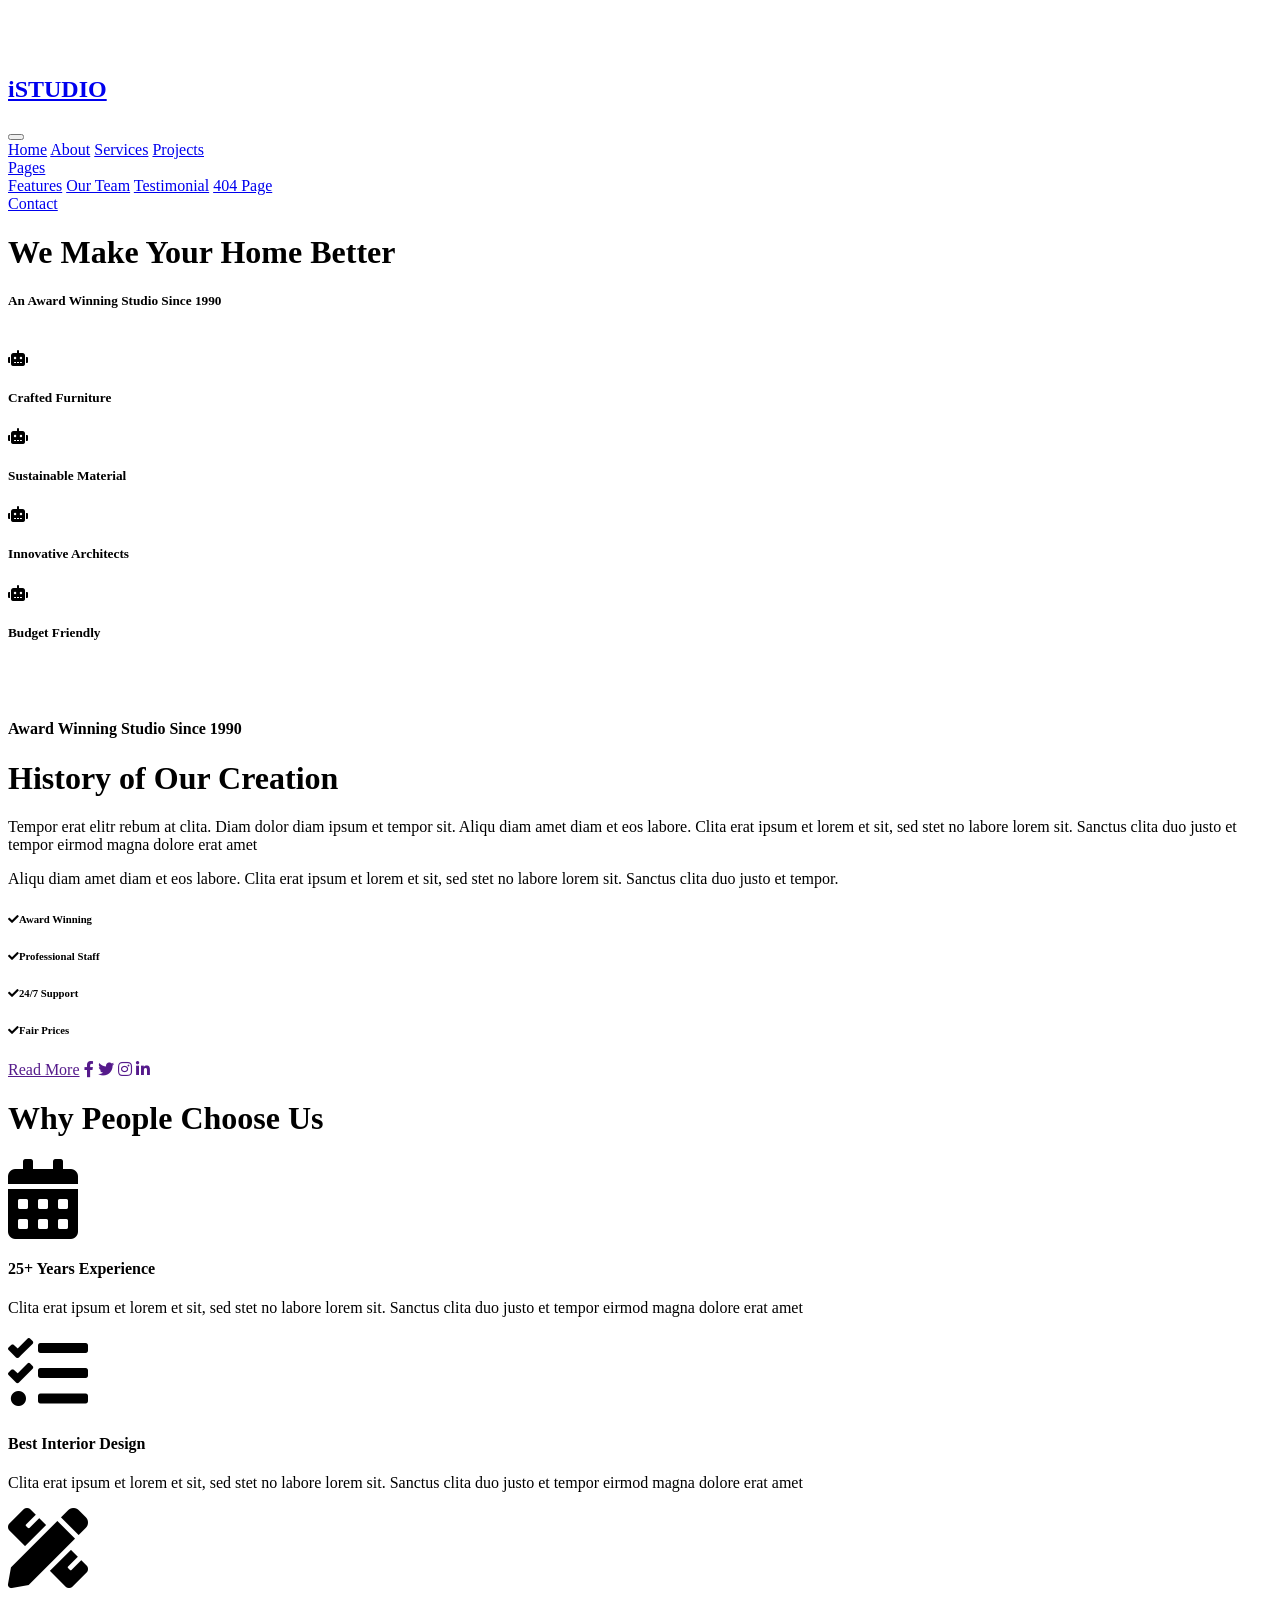
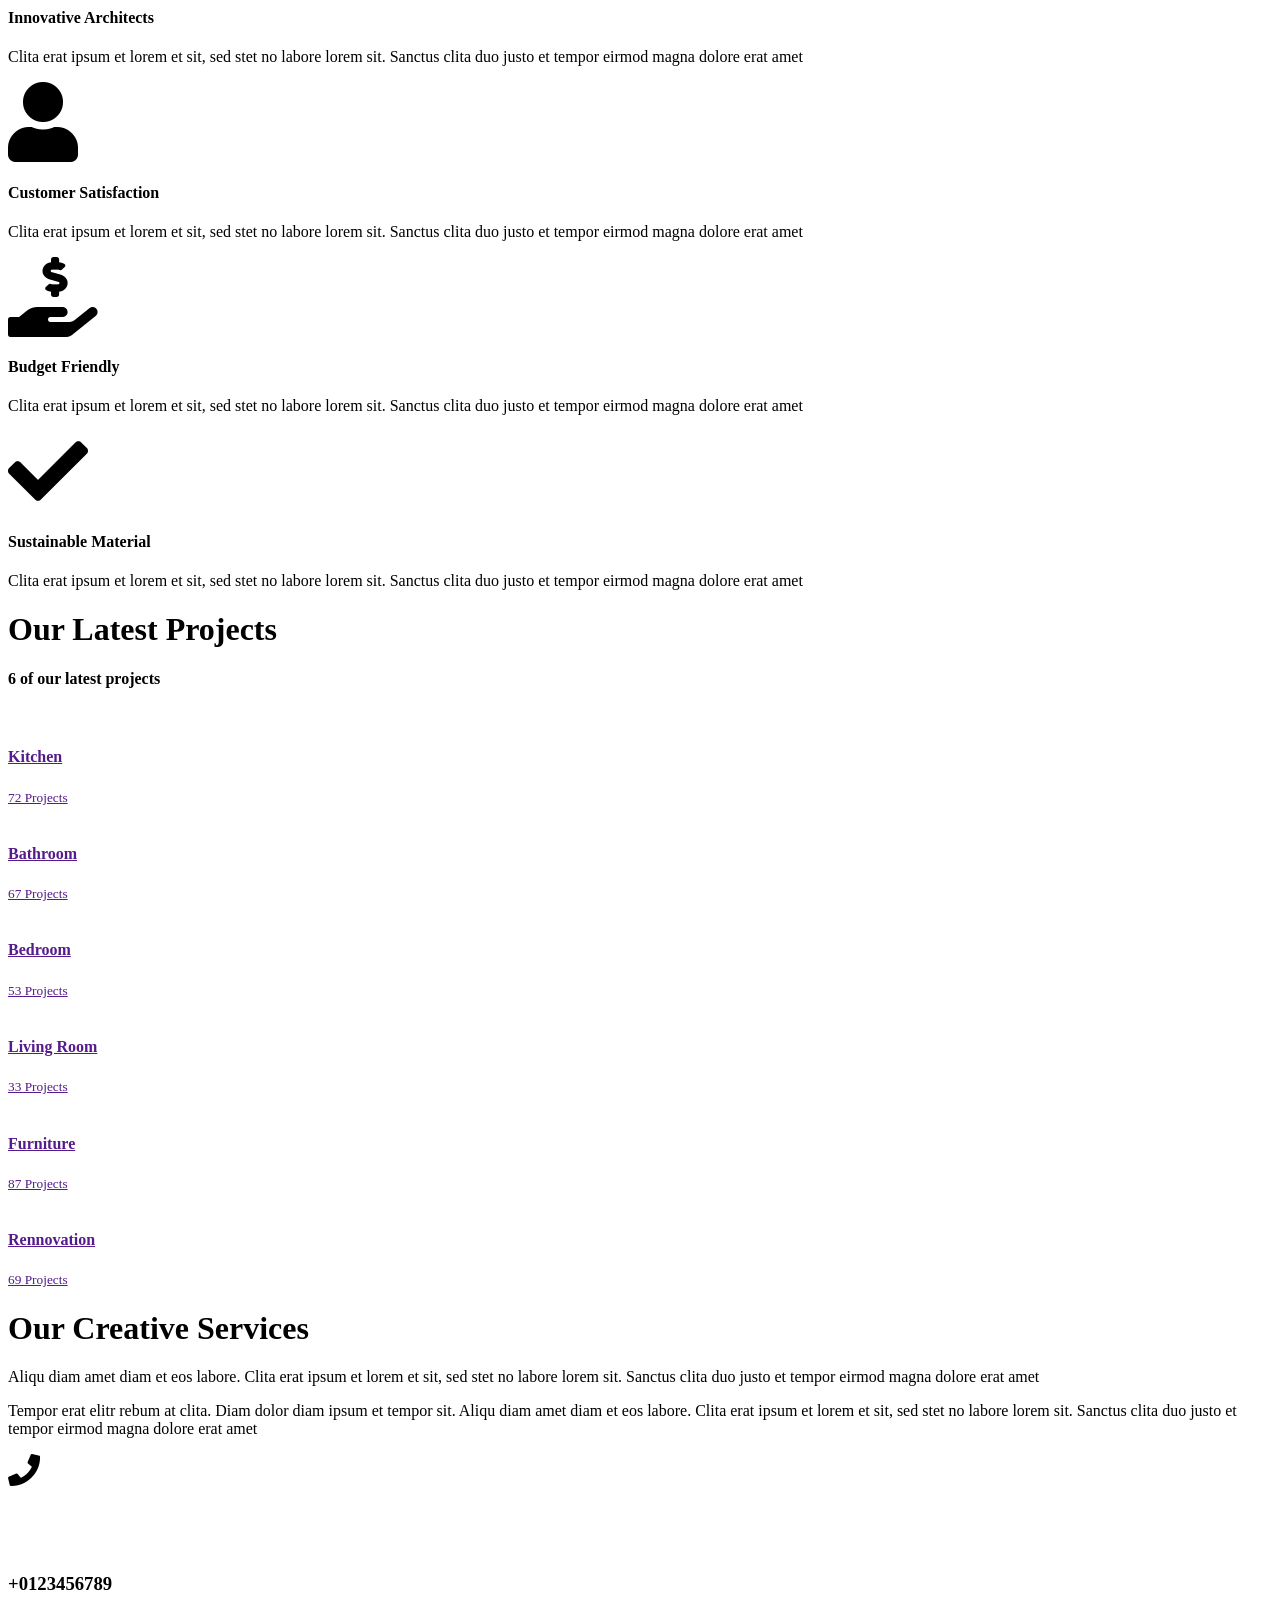
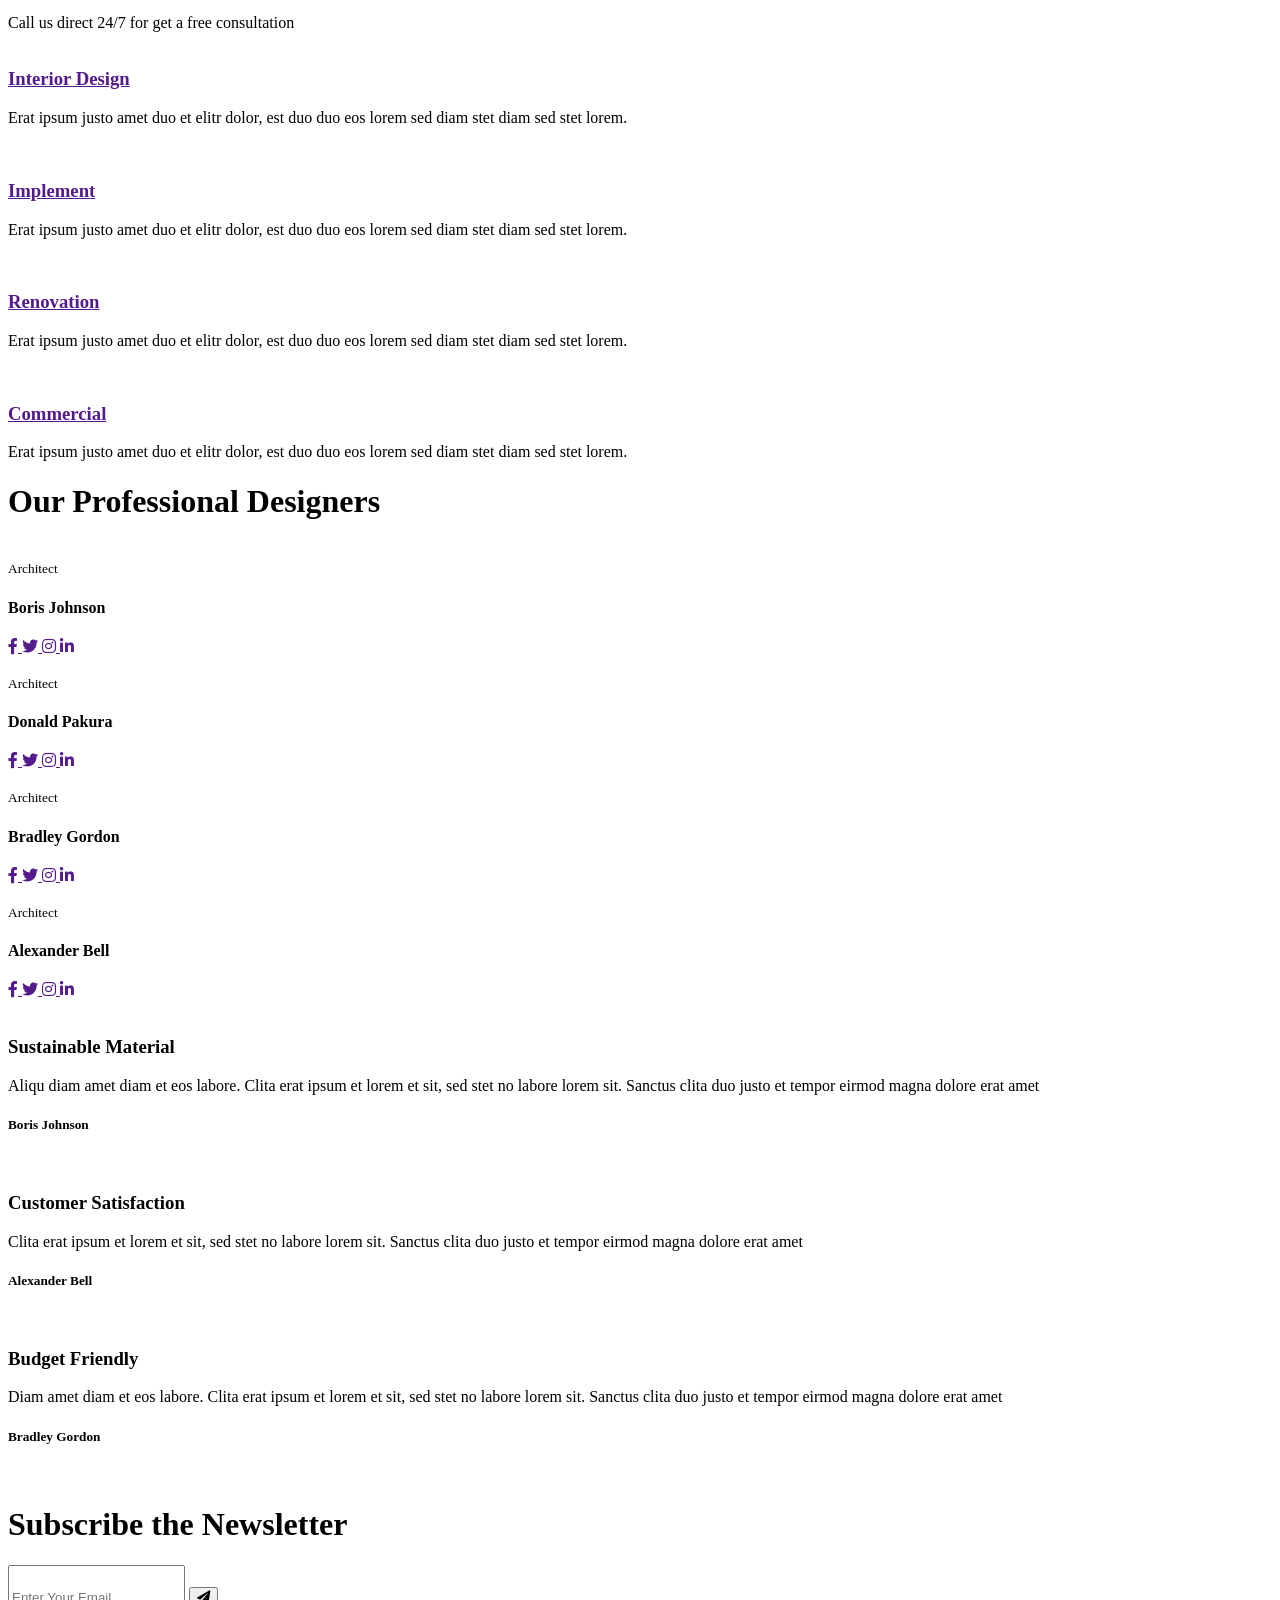
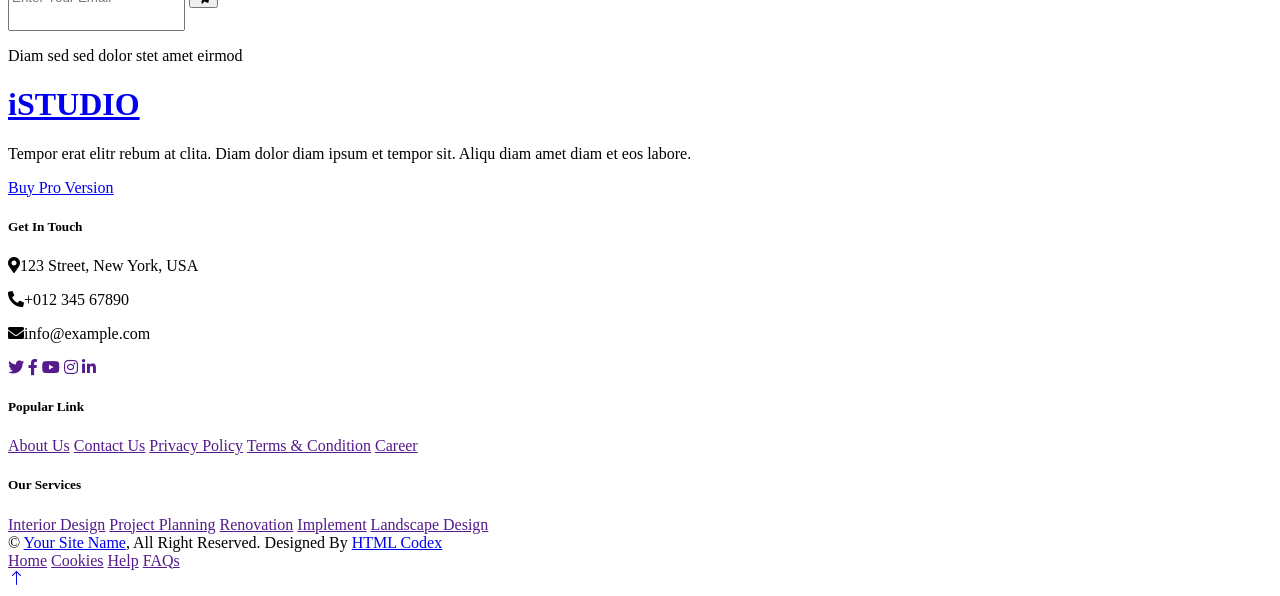
==== index.html @ 29185fa3 "Subiendo plantilla iStudio" ====
<!DOCTYPE html>
<html lang="en">

<head>
    <meta charset="utf-8">
    <title>iSTUDIO - Interior Design Website Template Free</title>
    <meta content="width=device-width, initial-scale=1.0" name="viewport">
    <meta content="" name="keywords">
    <meta content="" name="description">

    <!-- Favicon -->
    <link href="img/favicon.ico" rel="icon">

    <!-- Google Web Fonts -->
    <link rel="preconnect" href="https://fonts.googleapis.com">
    <link rel="preconnect" href="https://fonts.gstatic.com" crossorigin>
    <link href="https://fonts.googleapis.com/css2?family=Open+Sans&family=Space+Grotesk&display=swap" rel="stylesheet">

    <!-- Icon Font Stylesheet -->
    <link href="https://cdnjs.cloudflare.com/ajax/libs/font-awesome/5.10.0/css/all.min.css" rel="stylesheet">
    <link href="https://cdn.jsdelivr.net/npm/bootstrap-icons@1.4.1/font/bootstrap-icons.css" rel="stylesheet">

    <!-- Libraries Stylesheet -->
    <link href="lib/animate/animate.min.css" rel="stylesheet">
    <link href="lib/owlcarousel/assets/owl.carousel.min.css" rel="stylesheet">

    <!-- Customized Bootstrap Stylesheet -->
    <link href="css/bootstrap.min.css" rel="stylesheet">

    <!-- Template Stylesheet -->
    <link href="css/style.css" rel="stylesheet">
</head>

<body>
    <!-- Spinner Start -->
    <div id="spinner"
        class="show bg-white position-fixed translate-middle w-100 vh-100 top-50 start-50 d-flex align-items-center justify-content-center">
        <div class="spinner-grow text-primary" style="width: 3rem; height: 3rem;" role="status">
            <span class="sr-only">Loading...</span>
        </div>
    </div>
    <!-- Spinner End -->


    <!-- Navbar Start -->
    <div class="container-fluid sticky-top">
        <div class="container">
            <nav class="navbar navbar-expand-lg navbar-light border-bottom border-2 border-white">
                <a href="index.html" class="navbar-brand">
                    <h1>iSTUDIO</h1>
                </a>
                <button type="button" class="navbar-toggler ms-auto me-0" data-bs-toggle="collapse"
                    data-bs-target="#navbarCollapse">
                    <span class="navbar-toggler-icon"></span>
                </button>
                <div class="collapse navbar-collapse" id="navbarCollapse">
                    <div class="navbar-nav ms-auto">
                        <a href="index.html" class="nav-item nav-link active">Home</a>
                        <a href="about.html" class="nav-item nav-link">About</a>
                        <a href="service.html" class="nav-item nav-link">Services</a>
                        <a href="project.html" class="nav-item nav-link">Projects</a>
                        <div class="nav-item dropdown">
                            <a href="#" class="nav-link dropdown-toggle" data-bs-toggle="dropdown">Pages</a>
                            <div class="dropdown-menu bg-light mt-2">
                                <a href="feature.html" class="dropdown-item">Features</a>
                                <a href="team.html" class="dropdown-item">Our Team</a>
                                <a href="testimonial.html" class="dropdown-item">Testimonial</a>
                                <a href="404.html" class="dropdown-item">404 Page</a>
                            </div>
                        </div>
                        <a href="contact.html" class="nav-item nav-link">Contact</a>
                    </div>
                </div>
            </nav>
        </div>
    </div>
    <!-- Navbar End -->


    <!-- Hero Start -->
    <div class="container-fluid pb-5 hero-header bg-light mb-5">
        <div class="container py-5">
            <div class="row g-5 align-items-center mb-5">
                <div class="col-lg-6">
                    <h1 class="display-1 mb-4 animated slideInRight">We Make Your <span class="text-primary">Home</span>
                        Better</h1>
                    <h5 class="d-inline-block border border-2 border-white py-3 px-5 mb-0 animated slideInRight">
                        An Award Winning Studio Since 1990</h5>
                </div>
                <div class="col-lg-6">
                    <div class="owl-carousel header-carousel animated fadeIn">
                        <img class="img-fluid" src="img/hero-slider-1.jpg" alt="">
                        <img class="img-fluid" src="img/hero-slider-2.jpg" alt="">
                        <img class="img-fluid" src="img/hero-slider-3.jpg" alt="">
                    </div>
                </div>
            </div>
            <div class="row g-5 animated fadeIn">
                <div class="col-md-6 col-lg-3">
                    <div class="d-flex align-items-center">
                        <div class="flex-shrink-0 btn-square border border-2 border-white me-3">
                            <i class="fa fa-robot text-primary"></i>
                        </div>
                        <h5 class="lh-base mb-0">Crafted Furniture</h5>
                    </div>
                </div>
                <div class="col-md-6 col-lg-3">
                    <div class="d-flex align-items-center">
                        <div class="flex-shrink-0 btn-square border border-2 border-white me-3">
                            <i class="fa fa-robot text-primary"></i>
                        </div>
                        <h5 class="lh-base mb-0">Sustainable Material</h5>
                    </div>
                </div>
                <div class="col-md-6 col-lg-3">
                    <div class="d-flex align-items-center">
                        <div class="flex-shrink-0 btn-square border border-2 border-white me-3">
                            <i class="fa fa-robot text-primary"></i>
                        </div>
                        <h5 class="lh-base mb-0">Innovative Architects</h5>
                    </div>
                </div>
                <div class="col-md-6 col-lg-3">
                    <div class="d-flex align-items-center">
                        <div class="flex-shrink-0 btn-square border border-2 border-white me-3">
                            <i class="fa fa-robot text-primary"></i>
                        </div>
                        <h5 class="lh-base mb-0">Budget Friendly</h5>
                    </div>
                </div>
            </div>
        </div>
    </div>
    <!-- Hero End -->


    <!-- About Start -->
    <div class="container-fluid py-5">
        <div class="container">
            <div class="row g-5">
                <div class="col-lg-6">
                    <div class="row">
                        <div class="col-6 wow fadeIn" data-wow-delay="0.1s">
                            <img class="img-fluid" src="img/about-1.jpg" alt="">
                        </div>
                        <div class="col-6 wow fadeIn" data-wow-delay="0.3s">
                            <img class="img-fluid h-75" src="img/about-2.jpg" alt="">
                            <div class="h-25 d-flex align-items-center text-center bg-primary px-4">
                                <h4 class="text-white lh-base mb-0">Award Winning Studio Since 1990</h4>
                            </div>
                        </div>
                    </div>
                </div>
                <div class="col-lg-6 wow fadeIn" data-wow-delay="0.5s">
                    <h1 class="mb-5"><span class="text-uppercase text-primary bg-light px-2">History</span> of Our
                        Creation</h1>
                    <p class="mb-4">Tempor erat elitr rebum at clita. Diam dolor diam ipsum et tempor sit. Aliqu diam
                        amet diam et eos labore. Clita erat ipsum et lorem et sit, sed stet no labore lorem sit. Sanctus
                        clita duo justo et tempor eirmod magna dolore erat amet</p>
                    <p class="mb-5">Aliqu diam amet diam et eos labore. Clita erat ipsum et lorem et sit, sed stet no
                        labore lorem sit. Sanctus clita duo justo et tempor.</p>
                    <div class="row g-3">
                        <div class="col-sm-6">
                            <h6 class="mb-3"><i class="fa fa-check text-primary me-2"></i>Award Winning</h6>
                            <h6 class="mb-0"><i class="fa fa-check text-primary me-2"></i>Professional Staff</h6>
                        </div>
                        <div class="col-sm-6">
                            <h6 class="mb-3"><i class="fa fa-check text-primary me-2"></i>24/7 Support</h6>
                            <h6 class="mb-0"><i class="fa fa-check text-primary me-2"></i>Fair Prices</h6>
                        </div>
                    </div>
                    <div class="d-flex align-items-center mt-5">
                        <a class="btn btn-primary px-4 me-2" href="">Read More</a>
                        <a class="btn btn-outline-primary btn-square border-2 me-2" href=""><i class="fab fa-facebook-f"></i></a>
                        <a class="btn btn-outline-primary btn-square border-2 me-2" href=""><i class="fab fa-twitter"></i></a>
                        <a class="btn btn-outline-primary btn-square border-2 me-2" href=""><i class="fab fa-instagram"></i></a>
                        <a class="btn btn-outline-primary btn-square border-2" href=""><i class="fab fa-linkedin-in"></i></a>
                    </div>
                </div>
            </div>
        </div>
    </div>
    <!-- About End -->


    <!-- Feature Start -->
    <div class="container-fluid py-5">
        <div class="container">
            <div class="text-center wow fadeIn" data-wow-delay="0.1s">
                <h1 class="mb-5">Why People <span class="text-uppercase text-primary bg-light px-2">Choose Us</span></h1>
            </div>
            <div class="row g-5 align-items-center text-center">
                <div class="col-md-6 col-lg-4 wow fadeIn" data-wow-delay="0.1s">
                    <i class="fa fa-calendar-alt fa-5x text-primary mb-4"></i>
                    <h4>25+ Years Experience</h4>
                    <p class="mb-0">Clita erat ipsum et lorem et sit, sed stet no labore lorem sit. Sanctus clita duo justo et tempor eirmod magna dolore erat amet</p>
                </div>
                <div class="col-md-6 col-lg-4 wow fadeIn" data-wow-delay="0.3s">
                    <i class="fa fa-tasks fa-5x text-primary mb-4"></i>
                    <h4>Best Interior Design</h4>
                    <p class="mb-0">Clita erat ipsum et lorem et sit, sed stet no labore lorem sit. Sanctus clita duo justo et tempor eirmod magna dolore erat amet</p>
                </div>
                <div class="col-md-6 col-lg-4 wow fadeIn" data-wow-delay="0.5s">
                    <i class="fa fa-pencil-ruler fa-5x text-primary mb-4"></i>
                    <h4>Innovative Architects</h4>
                    <p class="mb-0">Clita erat ipsum et lorem et sit, sed stet no labore lorem sit. Sanctus clita duo justo et tempor eirmod magna dolore erat amet</p>
                </div>
                <div class="col-md-6 col-lg-4 wow fadeIn" data-wow-delay="0.1s">
                    <i class="fa fa-user fa-5x text-primary mb-4"></i>
                    <h4>Customer Satisfaction</h4>
                    <p class="mb-0">Clita erat ipsum et lorem et sit, sed stet no labore lorem sit. Sanctus clita duo justo et tempor eirmod magna dolore erat amet</p>
                </div>
                <div class="col-md-6 col-lg-4 wow fadeIn" data-wow-delay="0.3s">
                    <i class="fa fa-hand-holding-usd fa-5x text-primary mb-4"></i>
                    <h4>Budget Friendly</h4>
                    <p class="mb-0">Clita erat ipsum et lorem et sit, sed stet no labore lorem sit. Sanctus clita duo justo et tempor eirmod magna dolore erat amet</p>
                </div>
                <div class="col-md-6 col-lg-4 wow fadeIn" data-wow-delay="0.5s">
                    <i class="fa fa-check fa-5x text-primary mb-4"></i>
                    <h4>Sustainable Material</h4>
                    <p class="mb-0">Clita erat ipsum et lorem et sit, sed stet no labore lorem sit. Sanctus clita duo justo et tempor eirmod magna dolore erat amet</p>
                </div>
            </div>
        </div>
    </div>
    <!-- Feature End -->


    <!-- Project Start -->
    <div class="container-fluid mt-5">
        <div class="container mt-5">
            <div class="row g-0">
                <div class="col-lg-5 wow fadeIn" data-wow-delay="0.1s">
                    <div class="d-flex flex-column justify-content-center bg-primary h-100 p-5">
                        <h1 class="text-white mb-5">Our Latest <span
                                class="text-uppercase text-primary bg-light px-2">Projects</span></h1>
                        <h4 class="text-white mb-0"><span class="display-1">6</span> of our latest projects</h4>
                    </div>
                </div>
                <div class="col-lg-7">
                    <div class="row g-0">
                        <div class="col-md-6 col-lg-4 wow fadeIn" data-wow-delay="0.2s">
                            <div class="project-item position-relative overflow-hidden">
                                <img class="img-fluid w-100" src="img/project-1.jpg" alt="">
                                <a class="project-overlay text-decoration-none" href="">
                                    <h4 class="text-white">Kitchen</h4>
                                    <small class="text-white">72 Projects</small>
                                </a>
                            </div>
                        </div>
                        <div class="col-md-6 col-lg-4 wow fadeIn" data-wow-delay="0.3s">
                            <div class="project-item position-relative overflow-hidden">
                                <img class="img-fluid w-100" src="img/project-2.jpg" alt="">
                                <a class="project-overlay text-decoration-none" href="">
                                    <h4 class="text-white">Bathroom</h4>
                                    <small class="text-white">67 Projects</small>
                                </a>
                            </div>
                        </div>
                        <div class="col-md-6 col-lg-4 wow fadeIn" data-wow-delay="0.4s">
                            <div class="project-item position-relative overflow-hidden">
                                <img class="img-fluid w-100" src="img/project-3.jpg" alt="">
                                <a class="project-overlay text-decoration-none" href="">
                                    <h4 class="text-white">Bedroom</h4>
                                    <small class="text-white">53 Projects</small>
                                </a>
                            </div>
                        </div>
                        <div class="col-md-6 col-lg-4 wow fadeIn" data-wow-delay="0.5s">
                            <div class="project-item position-relative overflow-hidden">
                                <img class="img-fluid w-100" src="img/project-4.jpg" alt="">
                                <a class="project-overlay text-decoration-none" href="">
                                    <h4 class="text-white">Living Room</h4>
                                    <small class="text-white">33 Projects</small>
                                </a>
                            </div>
                        </div>
                        <div class="col-md-6 col-lg-4 wow fadeIn" data-wow-delay="0.6s">
                            <div class="project-item position-relative overflow-hidden">
                                <img class="img-fluid w-100" src="img/project-5.jpg" alt="">
                                <a class="project-overlay text-decoration-none" href="">
                                    <h4 class="text-white">Furniture</h4>
                                    <small class="text-white">87 Projects</small>
                                </a>
                            </div>
                        </div>
                        <div class="col-md-6 col-lg-4 wow fadeIn" data-wow-delay="0.7s">
                            <div class="project-item position-relative overflow-hidden">
                                <img class="img-fluid w-100" src="img/project-6.jpg" alt="">
                                <a class="project-overlay text-decoration-none" href="">
                                    <h4 class="text-white">Rennovation</h4>
                                    <small class="text-white">69 Projects</small>
                                </a>
                            </div>
                        </div>
                    </div>
                </div>
            </div>
        </div>
    </div>
    <!-- Project End -->


    <!-- Service Start -->
    <div class="container-fluid py-5">
        <div class="container py-5">
            <div class="row g-5 align-items-center">
                <div class="col-lg-5 wow fadeIn" data-wow-delay="0.1s">
                    <h1 class="mb-5">Our Creative <span
                            class="text-uppercase text-primary bg-light px-2">Services</span></h1>
                    <p>Aliqu diam
                        amet diam et eos labore. Clita erat ipsum et lorem et sit, sed stet no labore lorem sit. Sanctus
                        clita duo justo et tempor eirmod magna dolore erat amet</p>
                    <p class="mb-5">Tempor erat elitr rebum at clita. Diam dolor diam ipsum et tempor sit. Aliqu diam
                        amet diam et eos labore. Clita erat ipsum et lorem et sit, sed stet no labore lorem sit. Sanctus
                        clita duo justo et tempor eirmod magna dolore erat amet</p>
                    <div class="d-flex align-items-center bg-light">
                        <div class="btn-square flex-shrink-0 bg-primary" style="width: 100px; height: 100px;">
                            <i class="fa fa-phone fa-2x text-white"></i>
                        </div>
                        <div class="px-3">
                            <h3>+0123456789</h3>
                            <span>Call us direct 24/7 for get a free consultation</span>
                        </div>
                    </div>
                </div>
                <div class="col-lg-7">
                    <div class="row g-0">
                        <div class="col-md-6 wow fadeIn" data-wow-delay="0.2s">
                            <div class="service-item h-100 d-flex flex-column justify-content-center bg-primary">
                                <a href="" class="service-img position-relative mb-4">
                                    <img class="img-fluid w-100" src="img/service-1.jpg" alt="">
                                    <h3>Interior Design</h3>
                                </a>
                                <p class="mb-0">Erat ipsum justo amet duo et elitr dolor, est duo duo eos lorem sed diam
                                    stet diam sed stet lorem.</p>
                            </div>
                        </div>
                        <div class="col-md-6 wow fadeIn" data-wow-delay="0.4s">
                            <div class="service-item h-100 d-flex flex-column justify-content-center bg-light">
                                <a href="" class="service-img position-relative mb-4">
                                    <img class="img-fluid w-100" src="img/service-2.jpg" alt="">
                                    <h3>Implement</h3>
                                </a>
                                <p class="mb-0">Erat ipsum justo amet duo et elitr dolor, est duo duo eos lorem sed diam
                                    stet diam sed stet lorem.</p>
                            </div>
                        </div>
                        <div class="col-md-6 wow fadeIn" data-wow-delay="0.6s">
                            <div class="service-item h-100 d-flex flex-column justify-content-center bg-light">
                                <a href="" class="service-img position-relative mb-4">
                                    <img class="img-fluid w-100" src="img/service-3.jpg" alt="">
                                    <h3>Renovation</h3>
                                </a>
                                <p class="mb-0">Erat ipsum justo amet duo et elitr dolor, est duo duo eos lorem sed diam
                                    stet diam sed stet lorem.</p>
                            </div>
                        </div>
                        <div class="col-md-6 wow fadeIn" data-wow-delay="0.8s">
                            <div class="service-item h-100 d-flex flex-column justify-content-center bg-primary">
                                <a href="" class="service-img position-relative mb-4">
                                    <img class="img-fluid w-100" src="img/service-4.jpg" alt="">
                                    <h3>Commercial</h3>
                                </a>
                                <p class="mb-0">Erat ipsum justo amet duo et elitr dolor, est duo duo eos lorem sed diam
                                    stet diam sed stet lorem.</p>
                            </div>
                        </div>
                    </div>
                </div>
            </div>
        </div>
    </div>
    <!-- Service End -->


    <!-- Team Start -->
    <div class="container-fluid bg-light py-5">
        <div class="container py-5">
            <h1 class="mb-5">Our Professional <span class="text-uppercase text-primary bg-light px-2">Designers</span>
            </h1>
            <div class="row g-4">
                <div class="col-md-6 col-lg-3 wow fadeIn" data-wow-delay="0.1s">
                    <div class="team-item position-relative overflow-hidden">
                        <img class="img-fluid w-100" src="img/team-1.jpg" alt="">
                        <div class="team-overlay">
                            <small class="mb-2">Architect</small>
                            <h4 class="lh-base text-light">Boris Johnson</h4>
                            <div class="d-flex justify-content-center">
                                <a class="btn btn-outline-primary btn-sm-square border-2 me-2" href="">
                                    <i class="fab fa-facebook-f"></i>
                                </a>
                                <a class="btn btn-outline-primary btn-sm-square border-2 me-2" href="">
                                    <i class="fab fa-twitter"></i>
                                </a>
                                <a class="btn btn-outline-primary btn-sm-square border-2 me-2" href="">
                                    <i class="fab fa-instagram"></i>
                                </a>
                                <a class="btn btn-outline-primary btn-sm-square border-2 me-2" href="">
                                    <i class="fab fa-linkedin-in"></i>
                                </a>
                            </div>
                        </div>
                    </div>
                </div>
                <div class="col-md-6 col-lg-3 wow fadeIn" data-wow-delay="0.3s">
                    <div class="team-item position-relative overflow-hidden">
                        <img class="img-fluid w-100" src="img/team-2.jpg" alt="">
                        <div class="team-overlay">
                            <small class="mb-2">Architect</small>
                            <h4 class="lh-base text-light">Donald Pakura</h4>
                            <div class="d-flex justify-content-center">
                                <a class="btn btn-outline-primary btn-sm-square border-2 me-2" href="">
                                    <i class="fab fa-facebook-f"></i>
                                </a>
                                <a class="btn btn-outline-primary btn-sm-square border-2 me-2" href="">
                                    <i class="fab fa-twitter"></i>
                                </a>
                                <a class="btn btn-outline-primary btn-sm-square border-2 me-2" href="">
                                    <i class="fab fa-instagram"></i>
                                </a>
                                <a class="btn btn-outline-primary btn-sm-square border-2 me-2" href="">
                                    <i class="fab fa-linkedin-in"></i>
                                </a>
                            </div>
                        </div>
                    </div>
                </div>
                <div class="col-md-6 col-lg-3 wow fadeIn" data-wow-delay="0.5s">
                    <div class="team-item position-relative overflow-hidden">
                        <img class="img-fluid w-100" src="img/team-3.jpg" alt="">
                        <div class="team-overlay">
                            <small class="mb-2">Architect</small>
                            <h4 class="lh-base text-light">Bradley Gordon</h4>
                            <div class="d-flex justify-content-center">
                                <a class="btn btn-outline-primary btn-sm-square border-2 me-2" href="">
                                    <i class="fab fa-facebook-f"></i>
                                </a>
                                <a class="btn btn-outline-primary btn-sm-square border-2 me-2" href="">
                                    <i class="fab fa-twitter"></i>
                                </a>
                                <a class="btn btn-outline-primary btn-sm-square border-2 me-2" href="">
                                    <i class="fab fa-instagram"></i>
                                </a>
                                <a class="btn btn-outline-primary btn-sm-square border-2 me-2" href="">
                                    <i class="fab fa-linkedin-in"></i>
                                </a>
                            </div>
                        </div>
                    </div>
                </div>
                <div class="col-md-6 col-lg-3 wow fadeIn" data-wow-delay="0.7s">
                    <div class="team-item position-relative overflow-hidden">
                        <img class="img-fluid w-100" src="img/team-4.jpg" alt="">
                        <div class="team-overlay">
                            <small class="mb-2">Architect</small>
                            <h4 class="lh-base text-light">Alexander Bell</h4>
                            <div class="d-flex justify-content-center">
                                <a class="btn btn-outline-primary btn-sm-square border-2 me-2" href="">
                                    <i class="fab fa-facebook-f"></i>
                                </a>
                                <a class="btn btn-outline-primary btn-sm-square border-2 me-2" href="">
                                    <i class="fab fa-twitter"></i>
                                </a>
                                <a class="btn btn-outline-primary btn-sm-square border-2 me-2" href="">
                                    <i class="fab fa-instagram"></i>
                                </a>
                                <a class="btn btn-outline-primary btn-sm-square border-2 me-2" href="">
                                    <i class="fab fa-linkedin-in"></i>
                                </a>
                            </div>
                        </div>
                    </div>
                </div>
            </div>
        </div>
    </div>
    <!-- Team End -->


    <!-- Testimonial Start -->
    <div class="container-xxl py-5">
        <div class="container py-5">
            <div class="row justify-content-center">
                <div class="col-md-12 col-lg-9">
                    <div class="owl-carousel testimonial-carousel wow fadeIn" data-wow-delay="0.2s">
                        <div class="testimonial-item">
                            <div class="row g-5 align-items-center">
                                <div class="col-md-6">
                                    <div class="testimonial-img">
                                        <img class="img-fluid" src="img/testimonial-1.jpg" alt="">
                                    </div>
                                </div>
                                <div class="col-md-6">
                                    <div class="testimonial-text pb-5 pb-md-0">
                                        <h3>Sustainable Material</h3>
                                        <p>Aliqu diam amet diam et eos labore. Clita erat ipsum et lorem et sit, sed
                                            stet no labore lorem sit. Sanctus clita duo justo et tempor eirmod magna
                                            dolore erat
                                            amet</p>
                                        <h5 class="mb-0">Boris Johnson</h5>
                                    </div>
                                </div>
                            </div>
                        </div>
                        <div class="testimonial-item">
                            <div class="row g-5 align-items-center">
                                <div class="col-md-6">
                                    <div class="testimonial-img">
                                        <img class="img-fluid" src="img/testimonial-2.jpg" alt="">
                                    </div>
                                </div>
                                <div class="col-md-6">
                                    <div class="testimonial-text pb-5 pb-md-0">
                                        <h3>Customer Satisfaction</h3>
                                        <p>Clita erat ipsum et lorem et sit, sed
                                            stet no labore lorem sit. Sanctus clita duo justo et tempor eirmod magna
                                            dolore erat
                                            amet</p>
                                        <h5 class="mb-0">Alexander Bell</h5>
                                    </div>
                                </div>
                            </div>
                        </div>
                        <div class="testimonial-item">
                            <div class="row g-5 align-items-center">
                                <div class="col-md-6">
                                    <div class="testimonial-img">
                                        <img class="img-fluid" src="img/testimonial-3.jpg" alt="">
                                    </div>
                                </div>
                                <div class="col-md-6">
                                    <div class="testimonial-text pb-5 pb-md-0">
                                        <h3>Budget Friendly</h3>
                                        <p>Diam amet diam et eos labore. Clita erat ipsum et lorem et sit, sed
                                            stet no labore lorem sit. Sanctus clita duo justo et tempor eirmod magna
                                            dolore erat
                                            amet</p>
                                        <h5 class="mb-0">Bradley Gordon</h5>
                                    </div>
                                </div>
                            </div>
                        </div>
                    </div>
                </div>
            </div>
        </div>
    </div>
    <!-- Testimonial End -->


    <!-- Newsletter Start -->
    <div class="container-fluid bg-primary newsletter p-0">
        <div class="container p-0">
            <div class="row g-0 align-items-center">
                <div class="col-md-5 ps-lg-0 text-start wow fadeIn" data-wow-delay="0.2s">
                    <img class="img-fluid w-100" src="img/newsletter.jpg" alt="">
                </div>
                <div class="col-md-7 py-5 newsletter-text wow fadeIn" data-wow-delay="0.5s">
                    <div class="p-5">
                        <h1 class="mb-5">Subscribe the <span class="text-uppercase text-primary bg-white px-2">Newsletter</span></h1>
                        <div class="position-relative w-100 mb-2">
                            <input class="form-control border-0 w-100 ps-4 pe-5" type="text"
                                placeholder="Enter Your Email" style="height: 60px;">
                            <button type="button" class="btn shadow-none position-absolute top-0 end-0 mt-2 me-2"><i
                                    class="fa fa-paper-plane text-primary fs-4"></i></button>
                        </div>
                        <p class="mb-0">Diam sed sed dolor stet amet eirmod</p>
                    </div>
                </div>
            </div>
        </div>
    </div>
    <!-- Newsletter End -->


    <!-- Footer Start -->
    <div class="container-fluid bg-dark text-white-50 footer pt-5">
        <div class="container py-5">
            <div class="row g-5">
                <div class="col-md-6 col-lg-3 wow fadeIn" data-wow-delay="0.1s">
                    <a href="index.html" class="d-inline-block mb-3">
                        <h1 class="text-white">iSTUDIO</h1>
                    </a>
                    <p class="mb-4">Tempor erat elitr rebum at clita. Diam dolor diam ipsum et tempor sit. Aliqu diam amet diam et eos labore.</p>
                    <a class="btn btn-primary border-2 px-4" href="https://htmlcodex.com/downloading/?item=3587">Buy Pro Version</a>
                </div>
                <div class="col-md-6 col-lg-3 wow fadeIn" data-wow-delay="0.3s">
                    <h5 class="text-white mb-4">Get In Touch</h5>
                    <p><i class="fa fa-map-marker-alt me-3"></i>123 Street, New York, USA</p>
                    <p><i class="fa fa-phone-alt me-3"></i>+012 345 67890</p>
                    <p><i class="fa fa-envelope me-3"></i>info@example.com</p>
                    <div class="d-flex pt-2">
                        <a class="btn btn-outline-primary btn-square border-2 me-2" href=""><i class="fab fa-twitter"></i></a>
                        <a class="btn btn-outline-primary btn-square border-2 me-2" href=""><i class="fab fa-facebook-f"></i></a>
                        <a class="btn btn-outline-primary btn-square border-2 me-2" href=""><i class="fab fa-youtube"></i></a>
                        <a class="btn btn-outline-primary btn-square border-2 me-2" href=""><i class="fab fa-instagram"></i></a>
                        <a class="btn btn-outline-primary btn-square border-2 me-2" href=""><i class="fab fa-linkedin-in"></i></a>
                    </div>
                </div>
                <div class="col-md-6 col-lg-3 wow fadeIn" data-wow-delay="0.5s">
                    <h5 class="text-white mb-4">Popular Link</h5>
                    <a class="btn btn-link" href="">About Us</a>
                    <a class="btn btn-link" href="">Contact Us</a>
                    <a class="btn btn-link" href="">Privacy Policy</a>
                    <a class="btn btn-link" href="">Terms & Condition</a>
                    <a class="btn btn-link" href="">Career</a>
                </div>
                <div class="col-md-6 col-lg-3 wow fadeIn" data-wow-delay="0.7s">
                    <h5 class="text-white mb-4">Our Services</h5>
                    <a class="btn btn-link" href="">Interior Design</a>
                    <a class="btn btn-link" href="">Project Planning</a>
                    <a class="btn btn-link" href="">Renovation</a>
                    <a class="btn btn-link" href="">Implement</a>
                    <a class="btn btn-link" href="">Landscape Design</a>
                </div>
            </div>
        </div>
        <div class="container wow fadeIn" data-wow-delay="0.1s">
            <div class="copyright">
                <div class="row">
                    <div class="col-md-6 text-center text-md-start mb-3 mb-md-0">
                        &copy; <a class="border-bottom" href="#">Your Site Name</a>, All Right Reserved.

                        <!--/*** The author’s attribution link must remain intact in the template. ***/-->
                        <!--/*** If you wish to remove this credit link, please purchase the Pro Version . ***/-->
                        Designed By <a class="border-bottom" href="https://htmlcodex.com">HTML Codex</a>
                    </div>
                    <div class="col-md-6 text-center text-md-end">
                        <div class="footer-menu">
                            <a href="">Home</a>
                            <a href="">Cookies</a>
                            <a href="">Help</a>
                            <a href="">FAQs</a>
                        </div>
                    </div>
                </div>
            </div>
        </div>
    </div>
    <!-- Footer End -->


    <!-- Back to Top -->
    <a href="#" class="btn btn-lg btn-primary btn-lg-square back-to-top"><i class="bi bi-arrow-up"></i></a>


    <!-- JavaScript Libraries -->
    <script src="https://ajax.googleapis.com/ajax/libs/jquery/3.6.1/jquery.min.js"></script>
    <script src="https://cdn.jsdelivr.net/npm/bootstrap@5.0.0/dist/js/bootstrap.bundle.min.js"></script>
    <script src="lib/wow/wow.min.js"></script>
    <script src="lib/easing/easing.min.js"></script>
    <script src="lib/waypoints/waypoints.min.js"></script>
    <script src="lib/owlcarousel/owl.carousel.min.js"></script>

    <!-- Template Javascript -->
    <script src="js/main.js"></script>
</body>

</html>
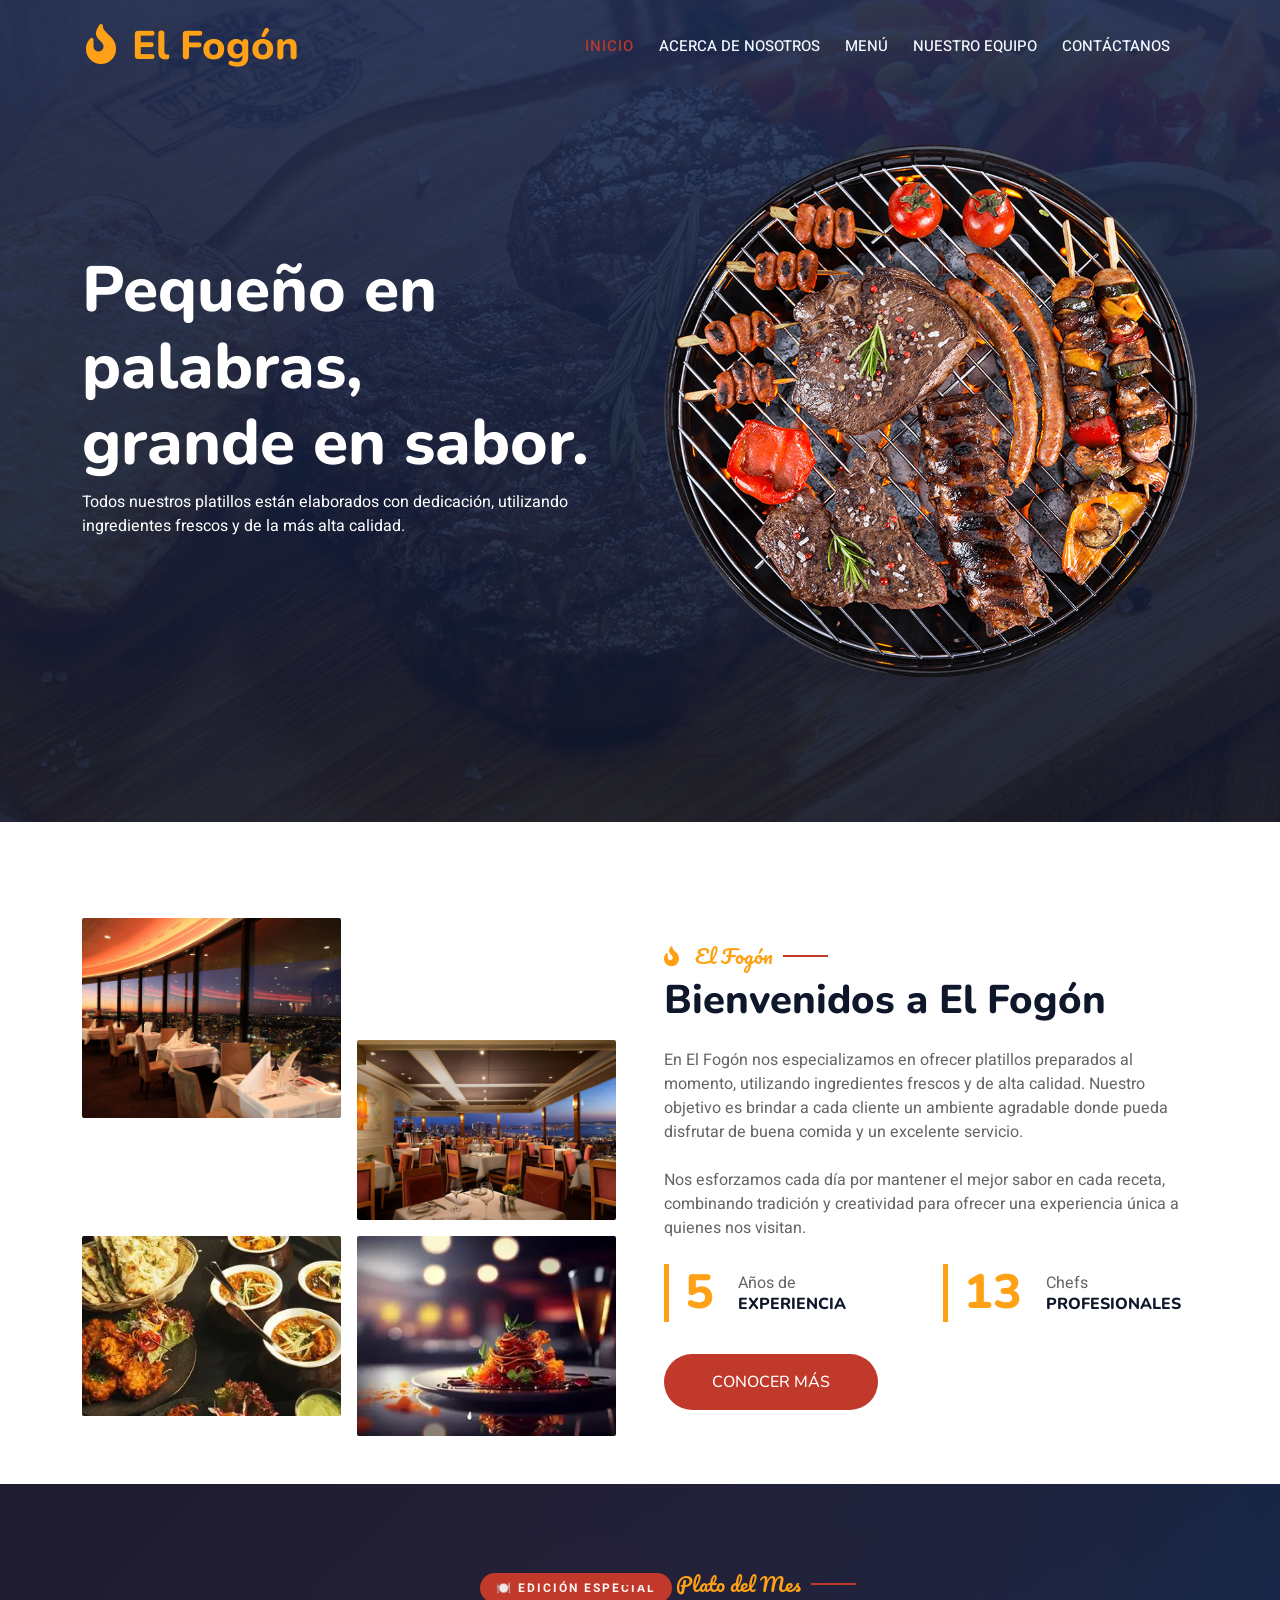
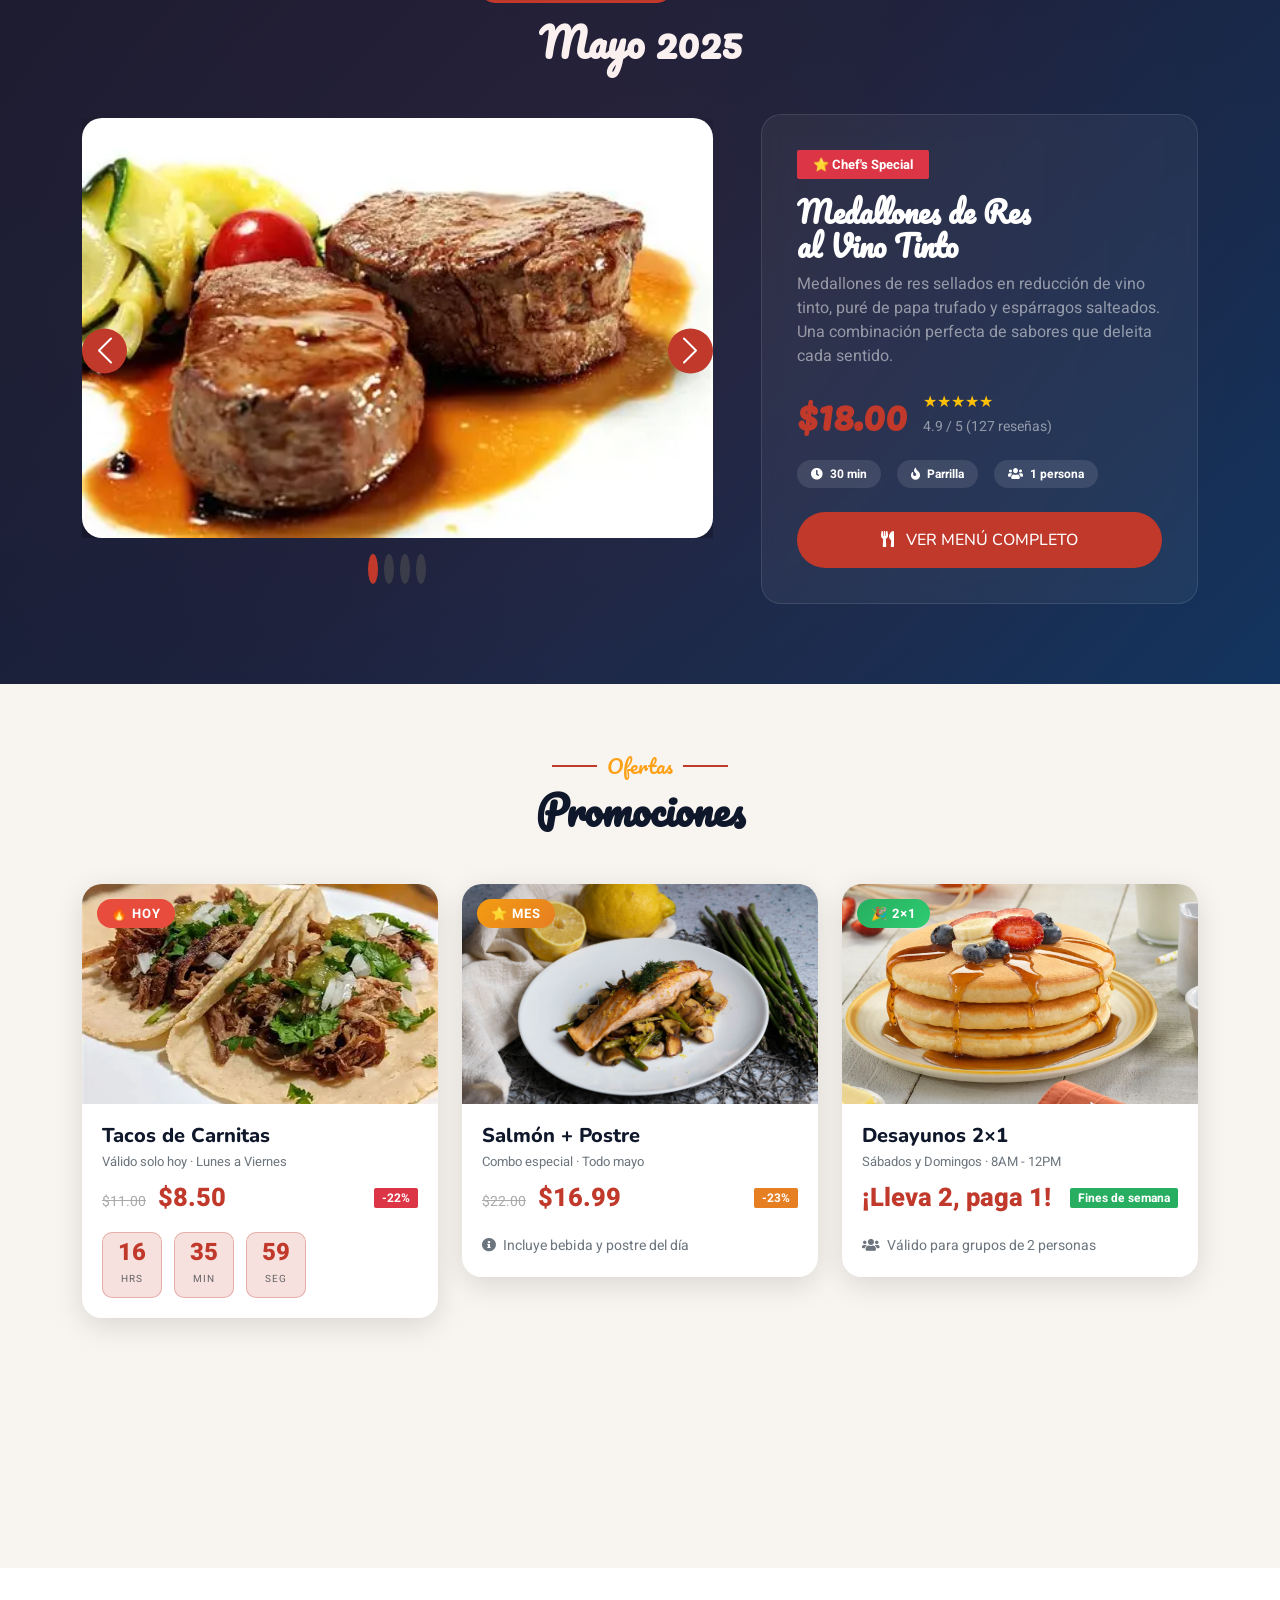
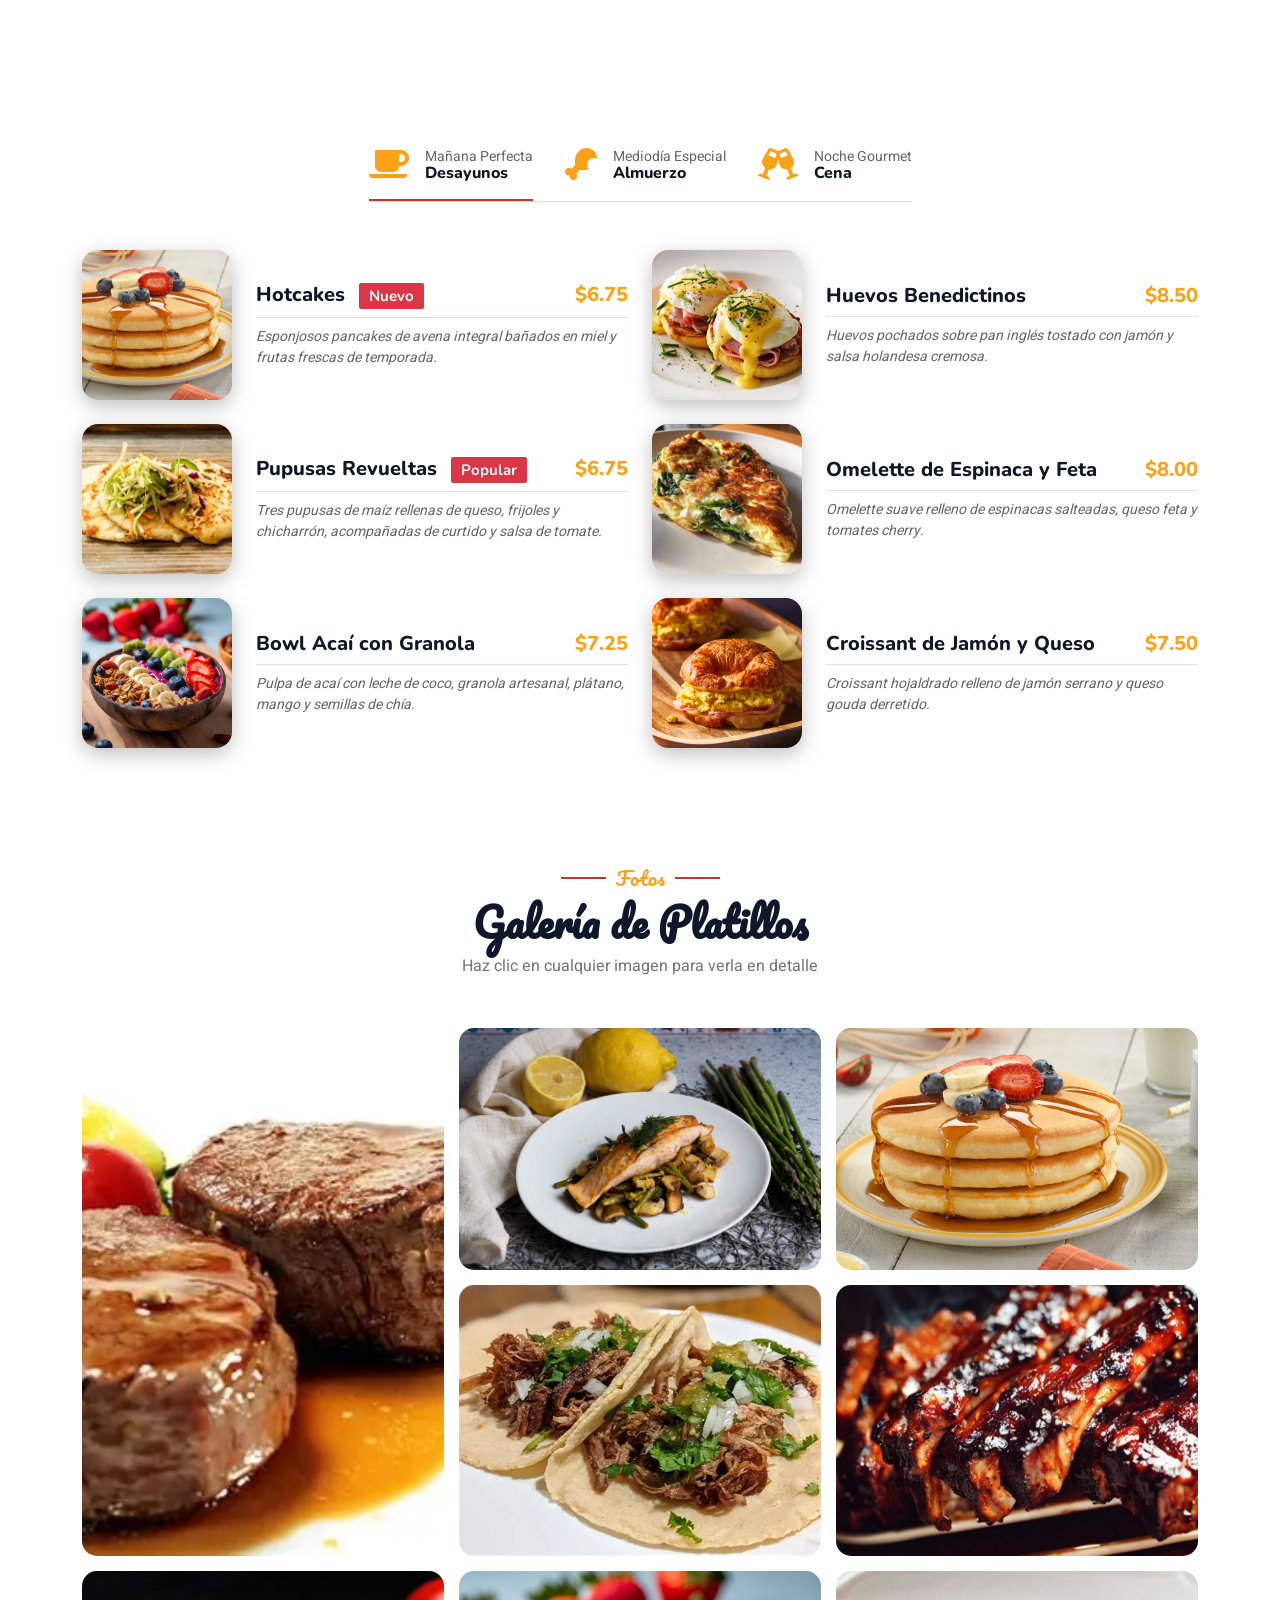
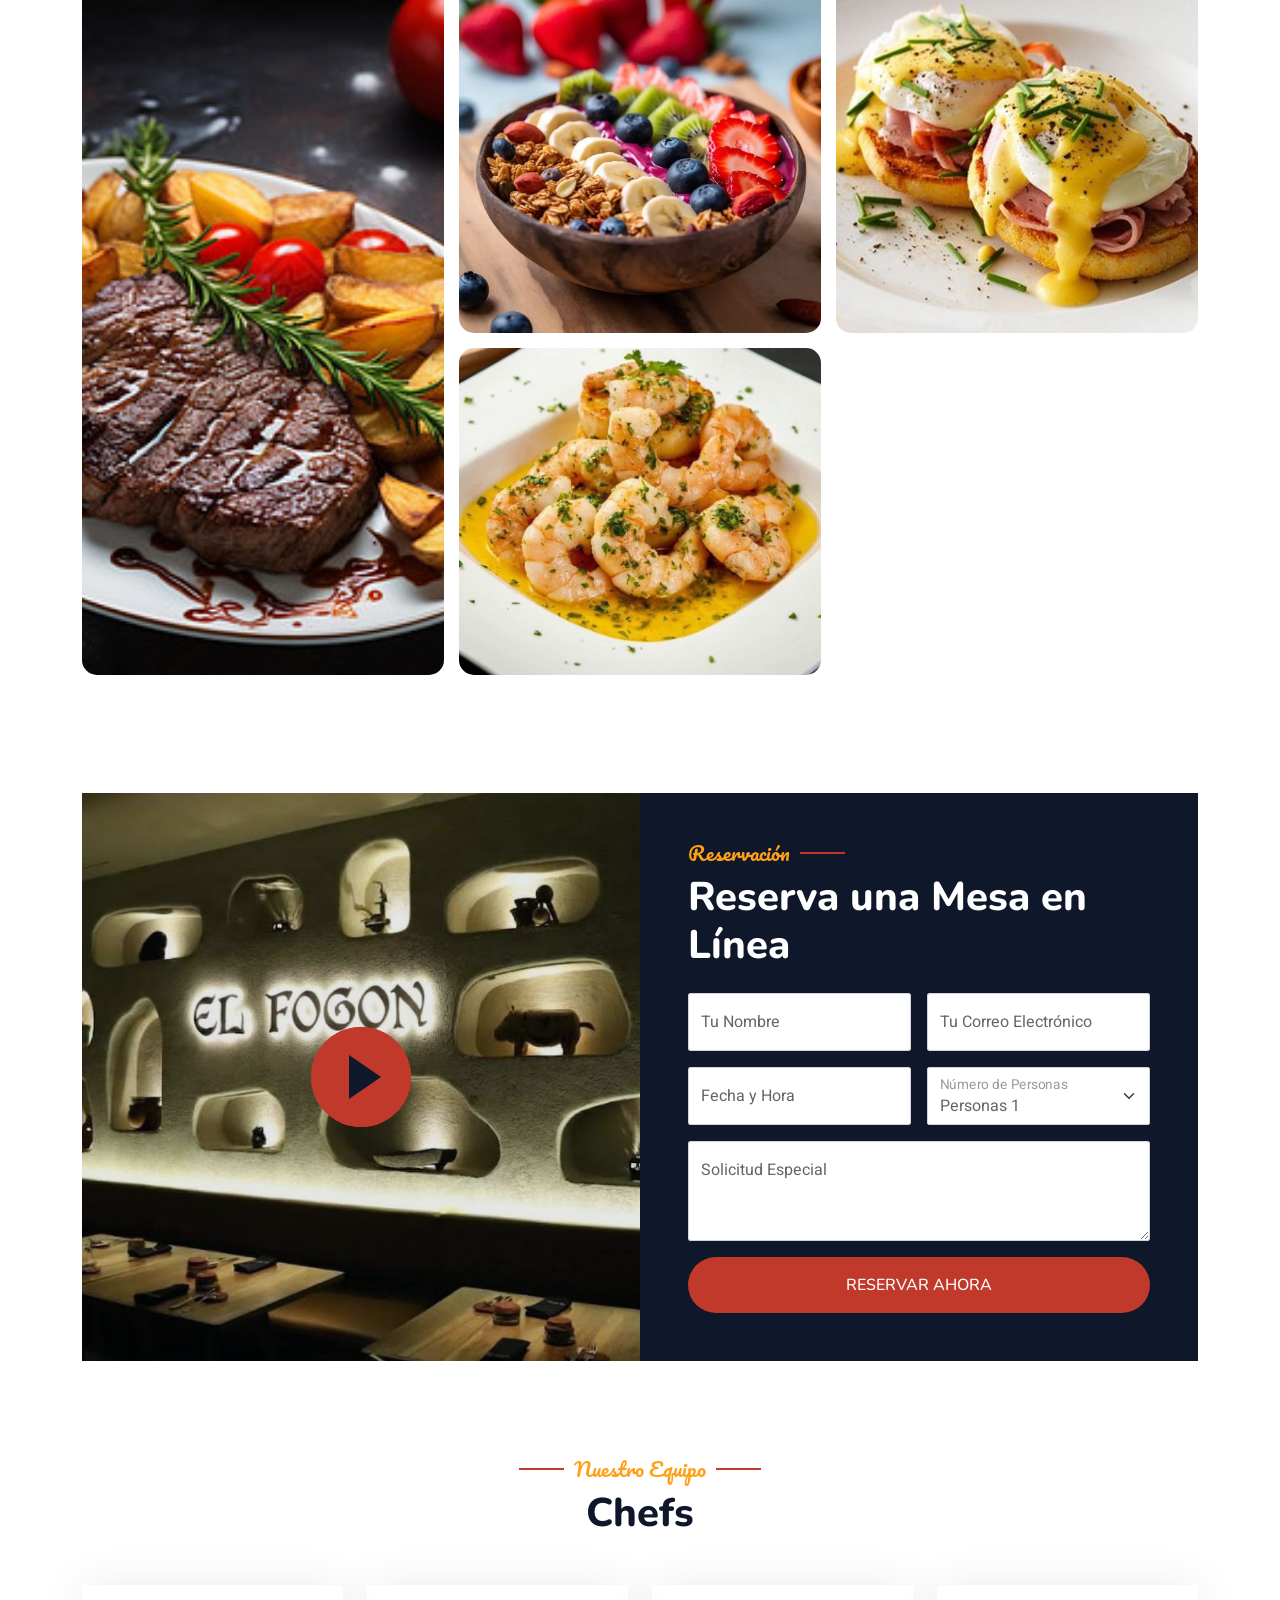
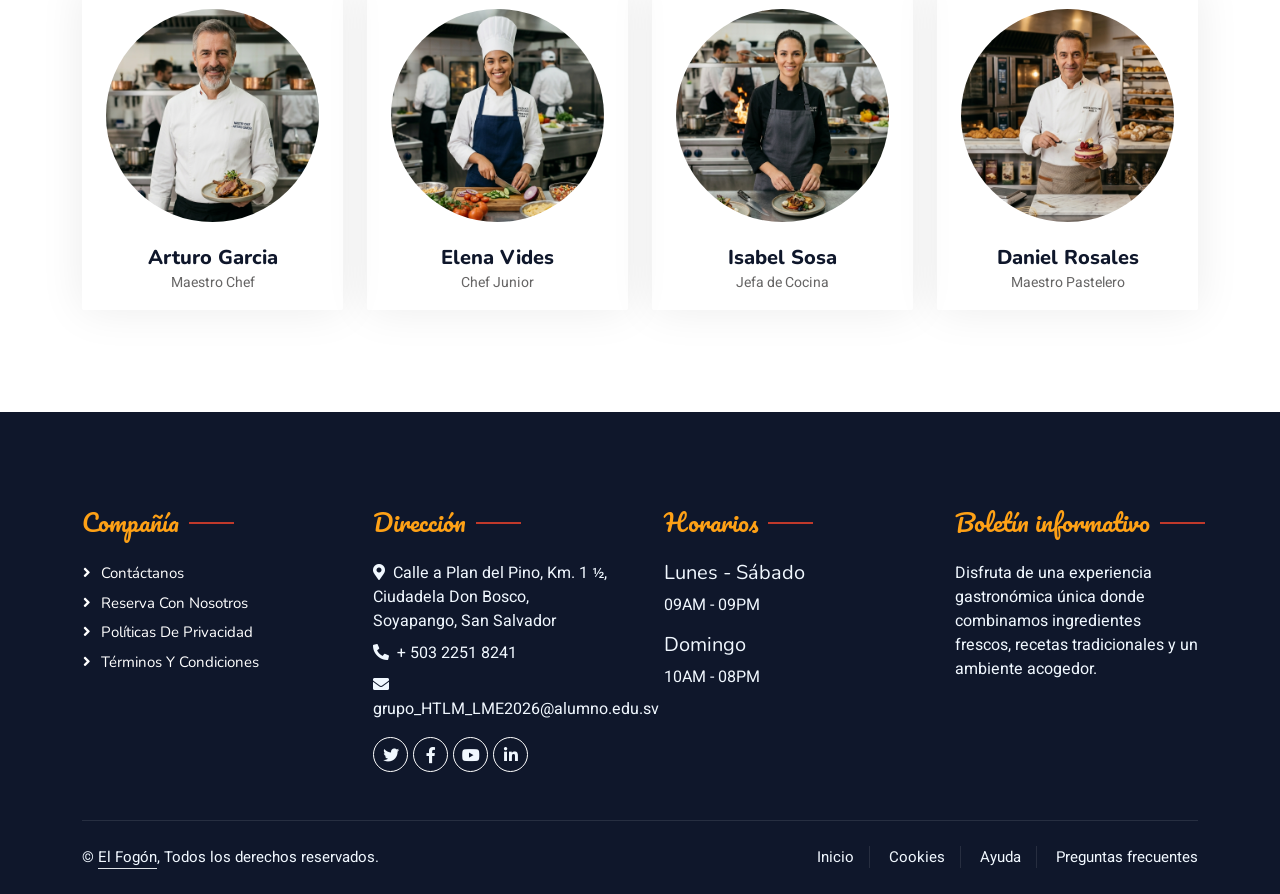
==== commit 3d2cb153: "update" ====
--- a/index.html
+++ b/index.html
@@ -1,660 +1,1304 @@
 <!DOCTYPE html>
-<html lang="en">
+<html lang="es">
 
 <head>
     <meta charset="utf-8">
-    <title>iSTUDIO - Interior Design Website Template Free</title>
+    <title>Restaurante - El Fogón</title>
     <meta content="width=device-width, initial-scale=1.0" name="viewport">
     <meta content="" name="keywords">
     <meta content="" name="description">
 
-    <!-- Favicon -->
-    <link href="img/favicon.ico" rel="icon">
-
-    <!-- Google Web Fonts -->
+    <link rel="icon" type="image/png" href="img/favicon.png">
+
     <link rel="preconnect" href="https://fonts.googleapis.com">
     <link rel="preconnect" href="https://fonts.gstatic.com" crossorigin>
-    <link href="https://fonts.googleapis.com/css2?family=Open+Sans&family=Space+Grotesk&display=swap" rel="stylesheet">
-
-    <!-- Icon Font Stylesheet -->
+    <link href="https://fonts.googleapis.com/css2?family=Heebo:wght@400;500;600&family=Nunito:wght@600;700;800&family=Pacifico&display=swap" rel="stylesheet">
+
     <link href="https://cdnjs.cloudflare.com/ajax/libs/font-awesome/5.10.0/css/all.min.css" rel="stylesheet">
     <link href="https://cdn.jsdelivr.net/npm/bootstrap-icons@1.4.1/font/bootstrap-icons.css" rel="stylesheet">
 
-    <!-- Libraries Stylesheet -->
     <link href="lib/animate/animate.min.css" rel="stylesheet">
-    <link href="lib/owlcarousel/assets/owl.carousel.min.css" rel="stylesheet">
-
-    <!-- Customized Bootstrap Stylesheet -->
+    <link href="lib/tempusdominus/css/tempusdominus-bootstrap-4.min.css" rel="stylesheet" />
+
     <link href="css/bootstrap.min.css" rel="stylesheet">
-
-    <!-- Template Stylesheet -->
     <link href="css/style.css" rel="stylesheet">
+
+    <style>
+        /* =============================================
+           MEJORAS GENERALES - IMÁGENES CON ZOOM
+        ============================================= */
+
+        /* Zoom en imágenes del menú */
+        .menu-img-wrap {
+            width: 150px;
+            height: 150px;
+            flex-shrink: 0;
+            overflow: hidden;
+            border-radius: 16px;
+            box-shadow: 0 6px 20px rgba(0,0,0,0.25);
+            cursor: pointer;
+        }
+
+        .menu-img-wrap img {
+            width: 100%;
+            height: 100%;
+            object-fit: cover;
+            transition: transform 0.5s cubic-bezier(0.25, 0.46, 0.45, 0.94);
+        }
+
+        .menu-img-wrap:hover img {
+            transform: scale(1.25);
+        }
+
+        .menu-img-wrap:not(:hover) img {
+            transform: scale(1);
+        }
+
+        /* =============================================
+           SECCIÓN: PLATO DEL MES
+        ============================================= */
+        .plato-del-mes {
+            background: linear-gradient(135deg, #1a1a2e 0%, #16213e 50%, #0f3460 100%);
+            padding: 80px 0;
+            position: relative;
+            overflow: hidden;
+        }
+
+        .plato-del-mes::before {
+            content: '';
+            position: absolute;
+            top: -50%;
+            left: -50%;
+            width: 200%;
+            height: 200%;
+            background: radial-gradient(circle, rgba(192,57,43,0.1) 0%, transparent 60%);
+            pointer-events: none;
+        }
+
+        .plato-badge {
+            display: inline-block;
+            background: var(--primary, #c0392b);
+            color: white;
+            font-size: 12px;
+            font-weight: 700;
+            text-transform: uppercase;
+            letter-spacing: 2px;
+            padding: 6px 16px;
+            border-radius: 30px;
+            margin-bottom: 15px;
+        }
+
+        /* Carrusel del plato del mes */
+        .plato-carousel .carousel-item img {
+            height: 420px;
+            object-fit: cover;
+            border-radius: 20px;
+            transition: transform 0.4s ease;
+            box-shadow: 0 20px 50px rgba(0,0,0,0.5);
+        }
+
+        .plato-carousel .carousel-item img:hover {
+            transform: scale(1.03);
+        }
+
+        .plato-carousel .carousel-control-prev,
+        .plato-carousel .carousel-control-next {
+            width: 45px;
+            height: 45px;
+            background: var(--primary, #c0392b);
+            border-radius: 50%;
+            top: 50%;
+            transform: translateY(-50%);
+            opacity: 1;
+        }
+
+        .plato-info-card {
+            background: rgba(255,255,255,0.05);
+            border: 1px solid rgba(255,255,255,0.1);
+            border-radius: 20px;
+            padding: 35px;
+            backdrop-filter: blur(10px);
+        }
+
+        .plato-precio {
+            font-size: 2.5rem;
+            font-weight: 800;
+            color: var(--primary, #c0392b);
+            font-family: 'Pacifico', cursive;
+        }
+
+        /* =============================================
+           SECCIÓN: PROMOCIONES
+        ============================================= */
+        .promociones-section {
+            padding: 70px 0;
+            background: #f8f4f0;
+        }
+
+        .promo-card {
+            border-radius: 20px;
+            overflow: hidden;
+            box-shadow: 0 8px 30px rgba(0,0,0,0.12);
+            transition: transform 0.3s ease, box-shadow 0.3s ease;
+            position: relative;
+        }
+
+        .promo-card:hover {
+            transform: translateY(-8px);
+            box-shadow: 0 20px 50px rgba(0,0,0,0.2);
+        }
+
+        .promo-card-img {
+            width: 100%;
+            height: 220px;
+            object-fit: cover;
+            transition: transform 0.5s ease;
+        }
+
+        .promo-card:hover .promo-card-img {
+            transform: scale(1.08);
+        }
+
+        .promo-card-img-wrap {
+            overflow: hidden;
+            height: 220px;
+        }
+
+        .promo-tag {
+            position: absolute;
+            top: 15px;
+            left: 15px;
+            z-index: 2;
+            background: #e74c3c;
+            color: white;
+            font-weight: 700;
+            font-size: 13px;
+            padding: 5px 14px;
+            border-radius: 20px;
+            text-transform: uppercase;
+            letter-spacing: 1px;
+        }
+
+        .promo-tag.gold {
+            background: linear-gradient(135deg, #f39c12, #e67e22);
+        }
+
+        .promo-tag.green {
+            background: linear-gradient(135deg, #27ae60, #2ecc71);
+        }
+
+        .promo-body {
+            padding: 20px;
+            background: white;
+        }
+
+        .promo-precio-antes {
+            text-decoration: line-through;
+            color: #aaa;
+            font-size: 14px;
+        }
+
+        .promo-precio-ahora {
+            font-size: 1.6rem;
+            font-weight: 800;
+            color: #c0392b;
+        }
+
+        /* =============================================
+           GALERÍA DE COMIDA
+        ============================================= */
+        .galeria-comida {
+            padding: 70px 0;
+            background: #fff;
+        }
+
+        .galeria-grid {
+            display: grid;
+            grid-template-columns: repeat(3, 1fr);
+            grid-template-rows: auto;
+            gap: 15px;
+        }
+
+        .galeria-item {
+            overflow: hidden;
+            border-radius: 15px;
+            cursor: pointer;
+            position: relative;
+        }
+
+        .galeria-item.big {
+            grid-row: span 2;
+        }
+
+        .galeria-item img {
+            width: 100%;
+            height: 100%;
+            object-fit: cover;
+            transition: transform 0.5s ease;
+            display: block;
+            min-height: 200px;
+        }
+
+        .galeria-item:hover img {
+            transform: scale(1.12);
+        }
+
+        .galeria-item .overlay {
+            position: absolute;
+            inset: 0;
+            background: rgba(192,57,43,0);
+            transition: background 0.3s ease;
+            display: flex;
+            align-items: center;
+            justify-content: center;
+        }
+
+        .galeria-item:hover .overlay {
+            background: rgba(192,57,43,0.35);
+        }
+
+        .galeria-item .overlay i {
+            color: white;
+            font-size: 2rem;
+            opacity: 0;
+            transform: scale(0.5);
+            transition: all 0.3s ease;
+        }
+
+        .galeria-item:hover .overlay i {
+            opacity: 1;
+            transform: scale(1);
+        }
+
+        /* Modal lightbox */
+        #lightboxModal .modal-content {
+            background: rgba(0,0,0,0.92);
+            border: none;
+            border-radius: 15px;
+        }
+
+        #lightboxModal .modal-body {
+            padding: 10px;
+            text-align: center;
+        }
+
+        #lightboxModal img {
+            max-height: 80vh;
+            max-width: 100%;
+            border-radius: 10px;
+            object-fit: contain;
+        }
+
+        #lightboxModal .btn-close {
+            filter: invert(1);
+            position: absolute;
+            top: 10px;
+            right: 10px;
+            z-index: 10;
+        }
+
+        /* =============================================
+           MEJORAS SECCIÓN ABOUT (preview en index)
+        ============================================= */
+        .about-img-zoom {
+            overflow: hidden;
+            border-radius: 12px;
+        }
+
+        .about-img-zoom img {
+            width: 100%;
+            height: 100%;
+            object-fit: cover;
+            transition: transform 0.5s ease;
+        }
+
+        .about-img-zoom:hover img {
+            transform: scale(1.08);
+        }
+
+        /* =============================================
+           TIMER COUNTDOWN PROMO
+        ============================================= */
+        .countdown-wrap {
+            display: flex;
+            gap: 12px;
+            margin-top: 15px;
+        }
+
+        .countdown-box {
+            background: rgba(192,57,43,0.15);
+            border: 1px solid rgba(192,57,43,0.3);
+            border-radius: 10px;
+            padding: 8px 14px;
+            text-align: center;
+            min-width: 60px;
+        }
+
+        .countdown-box .num {
+            font-size: 1.5rem;
+            font-weight: 800;
+            color: #c0392b;
+            display: block;
+            line-height: 1;
+        }
+
+        .countdown-box .lbl {
+            font-size: 10px;
+            text-transform: uppercase;
+            color: #666;
+            letter-spacing: 1px;
+        }
+
+        /* =============================================
+           RESPONSIVE
+        ============================================= */
+        @media (max-width: 768px) {
+            .galeria-grid {
+                grid-template-columns: repeat(2, 1fr);
+            }
+            .galeria-item.big {
+                grid-row: span 1;
+            }
+            .plato-carousel .carousel-item img {
+                height: 260px;
+            }
+        }
+
+        @media (max-width: 576px) {
+            .galeria-grid {
+                grid-template-columns: 1fr 1fr;
+            }
+        }
+    </style>
 </head>
 
 <body>
-    <!-- Spinner Start -->
-    <div id="spinner"
-        class="show bg-white position-fixed translate-middle w-100 vh-100 top-50 start-50 d-flex align-items-center justify-content-center">
-        <div class="spinner-grow text-primary" style="width: 3rem; height: 3rem;" role="status">
-            <span class="sr-only">Loading...</span>
-        </div>
-    </div>
-    <!-- Spinner End -->
-
-
-    <!-- Navbar Start -->
-    <div class="container-fluid sticky-top">
-        <div class="container">
-            <nav class="navbar navbar-expand-lg navbar-light border-bottom border-2 border-white">
-                <a href="index.html" class="navbar-brand">
-                    <h1>iSTUDIO</h1>
-                </a>
-                <button type="button" class="navbar-toggler ms-auto me-0" data-bs-toggle="collapse"
-                    data-bs-target="#navbarCollapse">
-                    <span class="navbar-toggler-icon"></span>
-                </button>
-                <div class="collapse navbar-collapse" id="navbarCollapse">
-                    <div class="navbar-nav ms-auto">
-                        <a href="index.html" class="nav-item nav-link active">Home</a>
-                        <a href="about.html" class="nav-item nav-link">About</a>
-                        <a href="service.html" class="nav-item nav-link">Services</a>
-                        <a href="project.html" class="nav-item nav-link">Projects</a>
-                        <div class="nav-item dropdown">
-                            <a href="#" class="nav-link dropdown-toggle" data-bs-toggle="dropdown">Pages</a>
-                            <div class="dropdown-menu bg-light mt-2">
-                                <a href="feature.html" class="dropdown-item">Features</a>
-                                <a href="team.html" class="dropdown-item">Our Team</a>
-                                <a href="testimonial.html" class="dropdown-item">Testimonial</a>
-                                <a href="404.html" class="dropdown-item">404 Page</a>
-                            </div>
-                        </div>
-                        <a href="contact.html" class="nav-item nav-link">Contact</a>
-                    </div>
-                </div>
-            </nav>
-        </div>
-    </div>
-    <!-- Navbar End -->
-
-
-    <!-- Hero Start -->
-    <div class="container-fluid pb-5 hero-header bg-light mb-5">
-        <div class="container py-5">
-            <div class="row g-5 align-items-center mb-5">
-                <div class="col-lg-6">
-                    <h1 class="display-1 mb-4 animated slideInRight">We Make Your <span class="text-primary">Home</span>
-                        Better</h1>
-                    <h5 class="d-inline-block border border-2 border-white py-3 px-5 mb-0 animated slideInRight">
-                        An Award Winning Studio Since 1990</h5>
-                </div>
-                <div class="col-lg-6">
-                    <div class="owl-carousel header-carousel animated fadeIn">
-                        <img class="img-fluid" src="img/hero-slider-1.jpg" alt="">
-                        <img class="img-fluid" src="img/hero-slider-2.jpg" alt="">
-                        <img class="img-fluid" src="img/hero-slider-3.jpg" alt="">
-                    </div>
-                </div>
-            </div>
-            <div class="row g-5 animated fadeIn">
-                <div class="col-md-6 col-lg-3">
-                    <div class="d-flex align-items-center">
-                        <div class="flex-shrink-0 btn-square border border-2 border-white me-3">
-                            <i class="fa fa-robot text-primary"></i>
-                        </div>
-                        <h5 class="lh-base mb-0">Crafted Furniture</h5>
-                    </div>
-                </div>
-                <div class="col-md-6 col-lg-3">
-                    <div class="d-flex align-items-center">
-                        <div class="flex-shrink-0 btn-square border border-2 border-white me-3">
-                            <i class="fa fa-robot text-primary"></i>
-                        </div>
-                        <h5 class="lh-base mb-0">Sustainable Material</h5>
-                    </div>
-                </div>
-                <div class="col-md-6 col-lg-3">
-                    <div class="d-flex align-items-center">
-                        <div class="flex-shrink-0 btn-square border border-2 border-white me-3">
-                            <i class="fa fa-robot text-primary"></i>
-                        </div>
-                        <h5 class="lh-base mb-0">Innovative Architects</h5>
-                    </div>
-                </div>
-                <div class="col-md-6 col-lg-3">
-                    <div class="d-flex align-items-center">
-                        <div class="flex-shrink-0 btn-square border border-2 border-white me-3">
-                            <i class="fa fa-robot text-primary"></i>
-                        </div>
-                        <h5 class="lh-base mb-0">Budget Friendly</h5>
-                    </div>
-                </div>
+    <div class="container-fluid bg-white p-0">
+        <!-- Spinner -->
+        <div id="spinner" class="show bg-white position-fixed translate-middle w-100 vh-100 top-50 start-50 d-flex align-items-center justify-content-center">
+            <div class="spinner-border text-primary" style="width: 3rem; height: 3rem;" role="status">
+                <span class="sr-only">Loading...</span>
             </div>
         </div>
-    </div>
-    <!-- Hero End -->
-
-
-    <!-- About Start -->
-    <div class="container-fluid py-5">
-        <div class="container">
-            <div class="row g-5">
-                <div class="col-lg-6">
-                    <div class="row">
-                        <div class="col-6 wow fadeIn" data-wow-delay="0.1s">
-                            <img class="img-fluid" src="img/about-1.jpg" alt="">
-                        </div>
-                        <div class="col-6 wow fadeIn" data-wow-delay="0.3s">
-                            <img class="img-fluid h-75" src="img/about-2.jpg" alt="">
-                            <div class="h-25 d-flex align-items-center text-center bg-primary px-4">
-                                <h4 class="text-white lh-base mb-0">Award Winning Studio Since 1990</h4>
-                            </div>
-                        </div>
-                    </div>
-                </div>
-                <div class="col-lg-6 wow fadeIn" data-wow-delay="0.5s">
-                    <h1 class="mb-5"><span class="text-uppercase text-primary bg-light px-2">History</span> of Our
-                        Creation</h1>
-                    <p class="mb-4">Tempor erat elitr rebum at clita. Diam dolor diam ipsum et tempor sit. Aliqu diam
-                        amet diam et eos labore. Clita erat ipsum et lorem et sit, sed stet no labore lorem sit. Sanctus
-                        clita duo justo et tempor eirmod magna dolore erat amet</p>
-                    <p class="mb-5">Aliqu diam amet diam et eos labore. Clita erat ipsum et lorem et sit, sed stet no
-                        labore lorem sit. Sanctus clita duo justo et tempor.</p>
-                    <div class="row g-3">
-                        <div class="col-sm-6">
-                            <h6 class="mb-3"><i class="fa fa-check text-primary me-2"></i>Award Winning</h6>
-                            <h6 class="mb-0"><i class="fa fa-check text-primary me-2"></i>Professional Staff</h6>
-                        </div>
-                        <div class="col-sm-6">
-                            <h6 class="mb-3"><i class="fa fa-check text-primary me-2"></i>24/7 Support</h6>
-                            <h6 class="mb-0"><i class="fa fa-check text-primary me-2"></i>Fair Prices</h6>
-                        </div>
-                    </div>
-                    <div class="d-flex align-items-center mt-5">
-                        <a class="btn btn-primary px-4 me-2" href="">Read More</a>
-                        <a class="btn btn-outline-primary btn-square border-2 me-2" href=""><i class="fab fa-facebook-f"></i></a>
-                        <a class="btn btn-outline-primary btn-square border-2 me-2" href=""><i class="fab fa-twitter"></i></a>
-                        <a class="btn btn-outline-primary btn-square border-2 me-2" href=""><i class="fab fa-instagram"></i></a>
-                        <a class="btn btn-outline-primary btn-square border-2" href=""><i class="fab fa-linkedin-in"></i></a>
+
+        <!-- Barra de navegación -->
+        <div class="container-fluid p-0">
+            <div class="container position-relative p-0">
+                <nav class="navbar navbar-expand-lg navbar-dark bg-dark p-3 py-lg-0">
+                    <a href="" class="navbar-brand p-0">
+                        <h1 class="text-primary m-0"><i class="fa fa-fire me-3"></i>El Fogón</h1>
+                    </a>
+                    <button class="navbar-toggler" type="button" data-bs-toggle="collapse" data-bs-target="#navbarCollapse">
+                        <span class="fa fa-bars"></span>
+                    </button>
+                    <div class="collapse navbar-collapse" id="navbarCollapse">
+                        <div class="navbar-nav ms-auto py-0 pe-4">
+                            <a href="index.html" class="nav-item nav-link active">Inicio</a>
+                            <a href="about.html" class="nav-item nav-link">Acerca de Nosotros</a>
+                            <a href="menu.html" class="nav-item nav-link">Menú</a>
+                            <a href="team.html" class="nav-item nav-link">Nuestro Equipo</a>
+                            <a href="contact.html" class="nav-item nav-link">Contáctanos</a>
+                        </div>
+                    </div>
+                </nav>
+            </div>
+
+            <!-- Hero -->
+            <div class="container-fluid py-5 bg-dark hero-header mb-5">
+                <div class="container my-5 py-5">
+                    <div class="row align-items-center g-5">
+                        <div class="col-lg-6 text-center text-lg-start">
+                            <h1 class="display-3 text-white animated slideInLeft">Pequeño en palabras,<br>grande en sabor.</h1>
+                            <p class="text-white animated slideInLeft mb-4 pb-2">Todos nuestros platillos están elaborados con dedicación, utilizando ingredientes frescos y de la más alta calidad.</p>
+                        </div>
+                        <div class="col-lg-6 text-center text-lg-end overflow-hidden">
+                            <img class="img-fluid" src="img/hero.png" alt="">
+                        </div>
                     </div>
                 </div>
             </div>
         </div>
-    </div>
-    <!-- About End -->
-
-
-    <!-- Feature Start -->
-    <div class="container-fluid py-5">
-        <div class="container">
-            <div class="text-center wow fadeIn" data-wow-delay="0.1s">
-                <h1 class="mb-5">Why People <span class="text-uppercase text-primary bg-light px-2">Choose Us</span></h1>
-            </div>
-            <div class="row g-5 align-items-center text-center">
-                <div class="col-md-6 col-lg-4 wow fadeIn" data-wow-delay="0.1s">
-                    <i class="fa fa-calendar-alt fa-5x text-primary mb-4"></i>
-                    <h4>25+ Years Experience</h4>
-                    <p class="mb-0">Clita erat ipsum et lorem et sit, sed stet no labore lorem sit. Sanctus clita duo justo et tempor eirmod magna dolore erat amet</p>
-                </div>
-                <div class="col-md-6 col-lg-4 wow fadeIn" data-wow-delay="0.3s">
-                    <i class="fa fa-tasks fa-5x text-primary mb-4"></i>
-                    <h4>Best Interior Design</h4>
-                    <p class="mb-0">Clita erat ipsum et lorem et sit, sed stet no labore lorem sit. Sanctus clita duo justo et tempor eirmod magna dolore erat amet</p>
-                </div>
-                <div class="col-md-6 col-lg-4 wow fadeIn" data-wow-delay="0.5s">
-                    <i class="fa fa-pencil-ruler fa-5x text-primary mb-4"></i>
-                    <h4>Innovative Architects</h4>
-                    <p class="mb-0">Clita erat ipsum et lorem et sit, sed stet no labore lorem sit. Sanctus clita duo justo et tempor eirmod magna dolore erat amet</p>
-                </div>
-                <div class="col-md-6 col-lg-4 wow fadeIn" data-wow-delay="0.1s">
-                    <i class="fa fa-user fa-5x text-primary mb-4"></i>
-                    <h4>Customer Satisfaction</h4>
-                    <p class="mb-0">Clita erat ipsum et lorem et sit, sed stet no labore lorem sit. Sanctus clita duo justo et tempor eirmod magna dolore erat amet</p>
-                </div>
-                <div class="col-md-6 col-lg-4 wow fadeIn" data-wow-delay="0.3s">
-                    <i class="fa fa-hand-holding-usd fa-5x text-primary mb-4"></i>
-                    <h4>Budget Friendly</h4>
-                    <p class="mb-0">Clita erat ipsum et lorem et sit, sed stet no labore lorem sit. Sanctus clita duo justo et tempor eirmod magna dolore erat amet</p>
-                </div>
-                <div class="col-md-6 col-lg-4 wow fadeIn" data-wow-delay="0.5s">
-                    <i class="fa fa-check fa-5x text-primary mb-4"></i>
-                    <h4>Sustainable Material</h4>
-                    <p class="mb-0">Clita erat ipsum et lorem et sit, sed stet no labore lorem sit. Sanctus clita duo justo et tempor eirmod magna dolore erat amet</p>
+
+        <!-- =============================================
+             ACERCA DE NOSOTROS (con zoom en imágenes)
+        ============================================= -->
+        <div class="container-fluid py-5">
+            <div class="container">
+                <div class="row g-5 align-items-center">
+                    <div class="col-lg-6">
+                        <div class="row g-3">
+                            <div class="col-6 text-start">
+                                <div class="about-img-zoom rounded w-100 wow zoomIn" data-wow-delay="0.1s" style="height:200px;">
+                                    <img src="img/imagen1.jpg" alt="El Fogón ambiente">
+                                </div>
+                            </div>
+                            <div class="col-6 text-start" style="margin-top:25%;">
+                                <div class="about-img-zoom rounded wow zoomIn" data-wow-delay="0.3s" style="height:180px;">
+                                    <img src="img/imagen2.jpg" alt="El Fogón platillos">
+                                </div>
+                            </div>
+                            <div class="col-6 text-end">
+                                <div class="about-img-zoom rounded wow zoomIn" data-wow-delay="0.5s" style="height:180px;">
+                                    <img src="img/imagen3.png" alt="El Fogón cocina">
+                                </div>
+                            </div>
+                            <div class="col-6 text-end">
+                                <div class="about-img-zoom rounded w-100 wow zoomIn" data-wow-delay="0.7s" style="height:200px;">
+                                    <img src="img/imagen4.png" alt="El Fogón equipo">
+                                </div>
+                            </div>
+                        </div>
+                    </div>
+                    <div class="col-lg-6">
+                        <h5 class="section-title ff-secondary text-start text-primary fw-normal"><i class="fa fa-fire me-3"></i>El Fogón</h5>
+                        <h1 class="mb-4">Bienvenidos a El Fogón</h1>
+                        <p class="mb-4">En El Fogón nos especializamos en ofrecer platillos preparados al momento, utilizando ingredientes frescos y de alta calidad. Nuestro objetivo es brindar a cada cliente un ambiente agradable donde pueda disfrutar de buena comida y un excelente servicio.</p>
+                        <p class="mb-4">Nos esforzamos cada día por mantener el mejor sabor en cada receta, combinando tradición y creatividad para ofrecer una experiencia única a quienes nos visitan.</p>
+                        <div class="row g-4 mb-4">
+                            <div class="col-sm-6">
+                                <div class="d-flex align-items-center border-start border-5 border-primary px-3">
+                                    <h1 class="flex-shrink-0 display-5 text-primary mb-0" data-toggle="counter-up">10</h1>
+                                    <div class="ps-4">
+                                        <p class="mb-0">Años de</p>
+                                        <h6 class="text-uppercase mb-0">Experiencia</h6>
+                                    </div>
+                                </div>
+                            </div>
+                            <div class="col-sm-6">
+                                <div class="d-flex align-items-center border-start border-5 border-primary px-3">
+                                    <h1 class="flex-shrink-0 display-5 text-primary mb-0" data-toggle="counter-up">25</h1>
+                                    <div class="ps-4">
+                                        <p class="mb-0">Chefs</p>
+                                        <h6 class="text-uppercase mb-0">Profesionales</h6>
+                                    </div>
+                                </div>
+                            </div>
+                        </div>
+                        <a class="btn btn-primary py-3 px-5 mt-2" href="about.html">Conocer más</a>
+                    </div>
                 </div>
             </div>
         </div>
-    </div>
-    <!-- Feature End -->
-
-
-    <!-- Project Start -->
-    <div class="container-fluid mt-5">
-        <div class="container mt-5">
-            <div class="row g-0">
-                <div class="col-lg-5 wow fadeIn" data-wow-delay="0.1s">
-                    <div class="d-flex flex-column justify-content-center bg-primary h-100 p-5">
-                        <h1 class="text-white mb-5">Our Latest <span
-                                class="text-uppercase text-primary bg-light px-2">Projects</span></h1>
-                        <h4 class="text-white mb-0"><span class="display-1">6</span> of our latest projects</h4>
-                    </div>
-                </div>
-                <div class="col-lg-7">
-                    <div class="row g-0">
-                        <div class="col-md-6 col-lg-4 wow fadeIn" data-wow-delay="0.2s">
-                            <div class="project-item position-relative overflow-hidden">
-                                <img class="img-fluid w-100" src="img/project-1.jpg" alt="">
-                                <a class="project-overlay text-decoration-none" href="">
-                                    <h4 class="text-white">Kitchen</h4>
-                                    <small class="text-white">72 Projects</small>
-                                </a>
-                            </div>
-                        </div>
-                        <div class="col-md-6 col-lg-4 wow fadeIn" data-wow-delay="0.3s">
-                            <div class="project-item position-relative overflow-hidden">
-                                <img class="img-fluid w-100" src="img/project-2.jpg" alt="">
-                                <a class="project-overlay text-decoration-none" href="">
-                                    <h4 class="text-white">Bathroom</h4>
-                                    <small class="text-white">67 Projects</small>
-                                </a>
-                            </div>
-                        </div>
-                        <div class="col-md-6 col-lg-4 wow fadeIn" data-wow-delay="0.4s">
-                            <div class="project-item position-relative overflow-hidden">
-                                <img class="img-fluid w-100" src="img/project-3.jpg" alt="">
-                                <a class="project-overlay text-decoration-none" href="">
-                                    <h4 class="text-white">Bedroom</h4>
-                                    <small class="text-white">53 Projects</small>
-                                </a>
-                            </div>
-                        </div>
-                        <div class="col-md-6 col-lg-4 wow fadeIn" data-wow-delay="0.5s">
-                            <div class="project-item position-relative overflow-hidden">
-                                <img class="img-fluid w-100" src="img/project-4.jpg" alt="">
-                                <a class="project-overlay text-decoration-none" href="">
-                                    <h4 class="text-white">Living Room</h4>
-                                    <small class="text-white">33 Projects</small>
-                                </a>
-                            </div>
-                        </div>
-                        <div class="col-md-6 col-lg-4 wow fadeIn" data-wow-delay="0.6s">
-                            <div class="project-item position-relative overflow-hidden">
-                                <img class="img-fluid w-100" src="img/project-5.jpg" alt="">
-                                <a class="project-overlay text-decoration-none" href="">
-                                    <h4 class="text-white">Furniture</h4>
-                                    <small class="text-white">87 Projects</small>
-                                </a>
-                            </div>
-                        </div>
-                        <div class="col-md-6 col-lg-4 wow fadeIn" data-wow-delay="0.7s">
-                            <div class="project-item position-relative overflow-hidden">
-                                <img class="img-fluid w-100" src="img/project-6.jpg" alt="">
-                                <a class="project-overlay text-decoration-none" href="">
-                                    <h4 class="text-white">Rennovation</h4>
-                                    <small class="text-white">69 Projects</small>
-                                </a>
+
+        <!-- =============================================
+             PLATO DEL MES (con carrusel de imágenes)
+        ============================================= -->
+        <section class="plato-del-mes">
+            <div class="container">
+                <div class="text-center mb-5 wow fadeInUp" data-wow-delay="0.1s">
+                    <span class="plato-badge">🍽️ Edición Especial</span>
+                    <h5 class="section-title ff-secondary text-center text-primary fw-normal mt-2">Plato del Mes</h5>
+                    <h1 class="text-white mb-2" style="font-family:'Pacifico',cursive;">Mayo 2025</h1>
+                </div>
+
+                <div class="row g-5 align-items-center">
+                    <!-- Carrusel de imágenes del plato del mes -->
+                    <div class="col-lg-7 wow fadeInLeft" data-wow-delay="0.2s">
+                        <div id="platoCarousel" class="carousel slide plato-carousel" data-bs-ride="carousel">
+                            <div class="carousel-inner">
+                                <div class="carousel-item active">
+                                    <img src="img/almuerzo1.jpg" class="d-block w-100" alt="Medallones de Res al Vino Tinto">
+                                </div>
+                                <div class="carousel-item">
+                                    <img src="img/cena1.jpg" class="d-block w-100" alt="Vista del plato">
+                                </div>
+                                <div class="carousel-item">
+                                    <img src="img/almuerzo2.jpg" class="d-block w-100" alt="Detalle del plato">
+                                </div>
+                                <div class="carousel-item">
+                                    <img src="img/cena2.jpg" class="d-block w-100" alt="Presentación gourmet">
+                                </div>
+                            </div>
+                            <button class="carousel-control-prev" type="button" data-bs-target="#platoCarousel" data-bs-slide="prev">
+                                <span class="carousel-control-prev-icon"></span>
+                            </button>
+                            <button class="carousel-control-next" type="button" data-bs-target="#platoCarousel" data-bs-slide="next">
+                                <span class="carousel-control-next-icon"></span>
+                            </button>
+                            <div class="carousel-indicators mt-3" style="position:relative; bottom:auto; margin-top:12px;">
+                                <button type="button" data-bs-target="#platoCarousel" data-bs-slide-to="0" class="active" style="background:var(--primary, #c0392b); width:10px; height:10px; border-radius:50%;"></button>
+                                <button type="button" data-bs-target="#platoCarousel" data-bs-slide-to="1" style="background:#555; width:10px; height:10px; border-radius:50%;"></button>
+                                <button type="button" data-bs-target="#platoCarousel" data-bs-slide-to="2" style="background:#555; width:10px; height:10px; border-radius:50%;"></button>
+                                <button type="button" data-bs-target="#platoCarousel" data-bs-slide-to="3" style="background:#555; width:10px; height:10px; border-radius:50%;"></button>
+                            </div>
+                        </div>
+                    </div>
+
+                    <!-- Info del plato -->
+                    <div class="col-lg-5 wow fadeInRight" data-wow-delay="0.3s">
+                        <div class="plato-info-card">
+                            <span class="badge bg-danger mb-3" style="font-size:13px; padding:8px 16px;">⭐ Chef's Special</span>
+                            <h2 class="text-white mb-2" style="font-family:'Pacifico',cursive; font-size:1.8rem;">Medallones de Res<br>al Vino Tinto</h2>
+                            <p class="text-white-50 mb-3">Medallones de res sellados en reducción de vino tinto, puré de papa trufado y espárragos salteados. Una combinación perfecta de sabores que deleita cada sentido.</p>
+
+                            <div class="d-flex align-items-center gap-3 mb-3">
+                                <div class="plato-precio">$18.00</div>
+                                <div>
+                                    <div class="text-warning">★★★★★</div>
+                                    <small class="text-white-50">4.9 / 5 (127 reseñas)</small>
+                                </div>
+                            </div>
+
+                            <div class="d-flex gap-3 mb-4 flex-wrap">
+                                <span class="badge" style="background:rgba(255,255,255,0.1); color:#fff; padding:8px 14px; border-radius:20px;"><i class="fa fa-clock me-1"></i> 30 min</span>
+                                <span class="badge" style="background:rgba(255,255,255,0.1); color:#fff; padding:8px 14px; border-radius:20px;"><i class="fa fa-fire me-1"></i> Parrilla</span>
+                                <span class="badge" style="background:rgba(255,255,255,0.1); color:#fff; padding:8px 14px; border-radius:20px;"><i class="fa fa-users me-1"></i> 1 persona</span>
+                            </div>
+
+                            <a href="menu.html" class="btn btn-primary w-100 py-3">
+                                <i class="fa fa-utensils me-2"></i> Ver Menú Completo
+                            </a>
+                        </div>
+                    </div>
+                </div>
+            </div>
+        </section>
+
+        <!-- =============================================
+             PROMOCIONES DEL DÍA / MES
+        ============================================= -->
+        <section class="promociones-section">
+            <div class="container">
+                <div class="text-center wow fadeInUp" data-wow-delay="0.1s" style="margin-bottom:50px;">
+                    <h5 class="section-title ff-secondary text-center text-primary fw-normal">Ofertas</h5>
+                    <h1 style="font-family:'Pacifico',cursive;">Promociones</h1>
+                </div>
+
+                <div class="row g-4">
+                    <!-- Promo del Día -->
+                    <div class="col-lg-4 col-md-6 wow fadeInUp" data-wow-delay="0.1s">
+                        <div class="promo-card">
+                            <span class="promo-tag">🔥 Hoy</span>
+                            <div class="promo-card-img-wrap">
+                                <img src="img/almuerzo3.jpg" class="promo-card-img" alt="Promo del día - Tacos de Carnitas">
+                            </div>
+                            <div class="promo-body">
+                                <h5 class="mb-1">Tacos de Carnitas</h5>
+                                <p class="text-muted mb-2" style="font-size:13px;">Válido solo hoy · Lunes a Viernes</p>
+                                <div class="d-flex align-items-center justify-content-between">
+                                    <div>
+                                        <span class="promo-precio-antes">$11.00</span>
+                                        <span class="promo-precio-ahora ms-2">$8.50</span>
+                                    </div>
+                                    <span class="badge bg-danger">-22%</span>
+                                </div>
+                                <!-- Cuenta regresiva -->
+                                <div class="countdown-wrap" id="countdown-dia">
+                                    <div class="countdown-box"><span class="num" id="cd-h">00</span><span class="lbl">hrs</span></div>
+                                    <div class="countdown-box"><span class="num" id="cd-m">00</span><span class="lbl">min</span></div>
+                                    <div class="countdown-box"><span class="num" id="cd-s">00</span><span class="lbl">seg</span></div>
+                                </div>
+                            </div>
+                        </div>
+                    </div>
+
+                    <!-- Promo del Mes -->
+                    <div class="col-lg-4 col-md-6 wow fadeInUp" data-wow-delay="0.2s">
+                        <div class="promo-card">
+                            <span class="promo-tag gold">⭐ Mes</span>
+                            <div class="promo-card-img-wrap">
+                                <img src="img/cena2.jpg" class="promo-card-img" alt="Promo del mes - Salmón">
+                            </div>
+                            <div class="promo-body">
+                                <h5 class="mb-1">Salmón + Postre</h5>
+                                <p class="text-muted mb-2" style="font-size:13px;">Combo especial · Todo mayo</p>
+                                <div class="d-flex align-items-center justify-content-between">
+                                    <div>
+                                        <span class="promo-precio-antes">$22.00</span>
+                                        <span class="promo-precio-ahora ms-2">$16.99</span>
+                                    </div>
+                                    <span class="badge" style="background:#e67e22;">-23%</span>
+                                </div>
+                                <div class="mt-3">
+                                    <small class="text-muted"><i class="fa fa-info-circle me-1"></i> Incluye bebida y postre del día</small>
+                                </div>
+                            </div>
+                        </div>
+                    </div>
+
+                    <!-- Promo 2x1 -->
+                    <div class="col-lg-4 col-md-6 wow fadeInUp" data-wow-delay="0.3s">
+                        <div class="promo-card">
+                            <span class="promo-tag green">🎉 2×1</span>
+                            <div class="promo-card-img-wrap">
+                                <img src="img/hotcakes.png" class="promo-card-img" alt="2x1 Desayunos">
+                            </div>
+                            <div class="promo-body">
+                                <h5 class="mb-1">Desayunos 2×1</h5>
+                                <p class="text-muted mb-2" style="font-size:13px;">Sábados y Domingos · 8AM - 12PM</p>
+                                <div class="d-flex align-items-center justify-content-between">
+                                    <div>
+                                        <span class="promo-precio-ahora">¡Lleva 2, paga 1!</span>
+                                    </div>
+                                    <span class="badge" style="background:#27ae60;">Fines de semana</span>
+                                </div>
+                                <div class="mt-3">
+                                    <small class="text-muted"><i class="fa fa-users me-1"></i> Válido para grupos de 2 personas</small>
+                                </div>
+                            </div>
+                        </div>
+                    </div>
+                </div>
+
+                <!-- Banner promo grande -->
+                <div class="row mt-4">
+                    <div class="col-12 wow fadeInUp" data-wow-delay="0.4s">
+                        <div style="background: linear-gradient(135deg, #c0392b, #922b21); border-radius:20px; padding:35px 40px; position:relative; overflow:hidden;">
+                            <div style="position:absolute; right:-20px; top:-20px; width:200px; height:200px; background:rgba(255,255,255,0.05); border-radius:50%;"></div>
+                            <div class="row align-items-center">
+                                <div class="col-lg-8">
+                                    <h3 class="text-white mb-1" style="font-family:'Pacifico',cursive;">¿Primera visita?</h3>
+                                    <p class="text-white mb-0" style="opacity:0.9;">Obtén <strong>15% de descuento</strong> en tu primer pedido al registrarte en nuestro boletín. ¡Usa el código <strong>FOGON15</strong> al reservar!</p>
+                                </div>
+                                <div class="col-lg-4 text-lg-end mt-3 mt-lg-0">
+                                    <a href="contact.html" class="btn btn-light" style="border-radius:30px; font-weight:700; padding:12px 30px; color:#c0392b;">
+                                        <i class="fa fa-tag me-2"></i> Usar cupón
+                                    </a>
+                                </div>
+                            </div>
+                        </div>
+                    </div>
+                </div>
+            </div>
+        </section>
+
+        <!-- =============================================
+             MENÚ (imágenes más grandes con zoom)
+        ============================================= -->
+        <div class="container-fluid py-5">
+            <div class="container">
+                <div class="text-center wow fadeInUp" data-wow-delay="0.1s">
+                    <h5 class="section-title ff-secondary text-center text-primary fw-normal">Menú</h5>
+                    <h1 class="mb-5" style="font-family:'Pacifico',cursive;">Signature</h1>
+                </div>
+                <div class="tab-class text-center wow fadeInUp" data-wow-delay="0.1s">
+                    <ul class="nav nav-pills d-inline-flex justify-content-center border-bottom mb-5">
+                        <li class="nav-item">
+                            <a class="d-flex align-items-center text-start mx-3 ms-0 pb-3 active" data-bs-toggle="pill" href="#tab-1">
+                                <i class="fa fa-coffee fa-2x text-primary"></i>
+                                <div class="ps-3">
+                                    <small class="text-body">Mañana Perfecta</small>
+                                    <h6 class="mt-n1 mb-0">Desayunos</h6>
+                                </div>
+                            </a>
+                        </li>
+                        <li class="nav-item">
+                            <a class="d-flex align-items-center text-start mx-3 pb-3" data-bs-toggle="pill" href="#tab-2">
+                                <i class="fa fa-drumstick-bite fa-2x text-primary"></i>
+                                <div class="ps-3">
+                                    <small class="text-body">Mediodía Especial</small>
+                                    <h6 class="mt-n1 mb-0">Almuerzo</h6>
+                                </div>
+                            </a>
+                        </li>
+                        <li class="nav-item">
+                            <a class="d-flex align-items-center text-start mx-3 me-0 pb-3" data-bs-toggle="pill" href="#tab-3">
+                                <i class="fa fa-glass-cheers fa-2x text-primary"></i>
+                                <div class="ps-3">
+                                    <small class="text-body">Noche Gourmet</small>
+                                    <h6 class="mt-n1 mb-0">Cena</h6>
+                                </div>
+                            </a>
+                        </li>
+                    </ul>
+
+                    <div class="tab-content">
+                        <!-- ===== DESAYUNO ===== -->
+                        <div id="tab-1" class="tab-pane fade show p-0 active">
+                            <div class="row g-4">
+                                <div class="col-lg-6">
+                                    <div class="d-flex align-items-center">
+                                        <div class="menu-img-wrap">
+                                            <img src="img/hotcakes.png" alt="Hotcakes con frutas">
+                                        </div>
+                                        <div class="w-100 d-flex flex-column text-start ps-4">
+                                            <h5 class="d-flex justify-content-between border-bottom pb-2">
+                                                <span>Hotcakes <span class="badge bg-danger ms-2">Nuevo</span></span>
+                                                <span class="text-primary">$6.75</span>
+                                            </h5>
+                                            <small class="fst-italic">Esponjosos pancakes de avena integral bañados en miel y frutas frescas de temporada.</small>
+                                        </div>
+                                    </div>
+                                </div>
+                                <div class="col-lg-6">
+                                    <div class="d-flex align-items-center">
+                                        <div class="menu-img-wrap">
+                                            <img src="img/Huevos.jpg" alt="Huevos Benedictinos">
+                                        </div>
+                                        <div class="w-100 d-flex flex-column text-start ps-4">
+                                            <h5 class="d-flex justify-content-between border-bottom pb-2">
+                                                <span>Huevos Benedictinos</span>
+                                                <span class="text-primary">$8.50</span>
+                                            </h5>
+                                            <small class="fst-italic">Huevos pochados sobre pan inglés tostado con jamón y salsa holandesa cremosa.</small>
+                                        </div>
+                                    </div>
+                                </div>
+                                <div class="col-lg-6">
+                                    <div class="d-flex align-items-center">
+                                        <div class="menu-img-wrap">
+                                            <img src="img/Desayuno3.jpg" alt="Pupusas Revueltas">
+                                        </div>
+                                        <div class="w-100 d-flex flex-column text-start ps-4">
+                                            <h5 class="d-flex justify-content-between border-bottom pb-2">
+                                                <span>Pupusas Revueltas <span class="badge bg-danger ms-2">Popular</span></span>
+                                                <span class="text-primary">$6.75</span>
+                                            </h5>
+                                            <small class="fst-italic">Tres pupusas de maíz rellenas de queso, frijoles y chicharrón, acompañadas de curtido y salsa de tomate.</small>
+                                        </div>
+                                    </div>
+                                </div>
+                                <div class="col-lg-6">
+                                    <div class="d-flex align-items-center">
+                                        <div class="menu-img-wrap">
+                                            <img src="img/Spinach-and-Feta-Omelette.jpg" alt="Omelette de Espinaca">
+                                        </div>
+                                        <div class="w-100 d-flex flex-column text-start ps-4">
+                                            <h5 class="d-flex justify-content-between border-bottom pb-2">
+                                                <span>Omelette de Espinaca y Feta</span>
+                                                <span class="text-primary">$8.00</span>
+                                            </h5>
+                                            <small class="fst-italic">Omelette suave relleno de espinacas salteadas, queso feta y tomates cherry.</small>
+                                        </div>
+                                    </div>
+                                </div>
+                                <div class="col-lg-6">
+                                    <div class="d-flex align-items-center">
+                                        <div class="menu-img-wrap">
+                                            <img src="img/bowl-acai.jpg" alt="Bowl Acaí">
+                                        </div>
+                                        <div class="w-100 d-flex flex-column text-start ps-4">
+                                            <h5 class="d-flex justify-content-between border-bottom pb-2">
+                                                <span>Bowl Acaí con Granola</span>
+                                                <span class="text-primary">$7.25</span>
+                                            </h5>
+                                            <small class="fst-italic">Pulpa de acaí con leche de coco, granola artesanal, plátano, mango y semillas de chía.</small>
+                                        </div>
+                                    </div>
+                                </div>
+                                <div class="col-lg-6">
+                                    <div class="d-flex align-items-center">
+                                        <div class="menu-img-wrap">
+                                            <img src="img/Croissant.jpg" alt="Croissant de Jamón">
+                                        </div>
+                                        <div class="w-100 d-flex flex-column text-start ps-4">
+                                            <h5 class="d-flex justify-content-between border-bottom pb-2">
+                                                <span>Croissant de Jamón y Queso</span>
+                                                <span class="text-primary">$7.50</span>
+                                            </h5>
+                                            <small class="fst-italic">Croissant hojaldrado relleno de jamón serrano y queso gouda derretido.</small>
+                                        </div>
+                                    </div>
+                                </div>
+                            </div>
+                        </div>
+
+                        <!-- ===== ALMUERZO ===== -->
+                        <div id="tab-2" class="tab-pane fade show p-0">
+                            <div class="row g-4">
+                                <div class="col-lg-6">
+                                    <div class="d-flex align-items-center">
+                                        <div class="menu-img-wrap">
+                                            <img src="img/almuerzo1.jpg" alt="Medallones de Res">
+                                        </div>
+                                        <div class="w-100 d-flex flex-column text-start ps-4">
+                                            <h5 class="d-flex justify-content-between border-bottom pb-2">
+                                                <span>Medallones de Res al Vino Tinto</span>
+                                                <span class="text-primary">$18.00</span>
+                                            </h5>
+                                            <small class="fst-italic">Medallones de res sellados en reducción de vino tinto, puré de papa trufado y espárragos salteados.</small>
+                                        </div>
+                                    </div>
+                                </div>
+                                <div class="col-lg-6">
+                                    <div class="d-flex align-items-center">
+                                        <div class="menu-img-wrap">
+                                            <img src="img/almuerzo2.jpg" alt="Tagliatelle al Tartufo">
+                                        </div>
+                                        <div class="w-100 d-flex flex-column text-start ps-4">
+                                            <h5 class="d-flex justify-content-between border-bottom pb-2">
+                                                <span>Tagliatelle al Tartufo</span>
+                                                <span class="text-primary">$16.50</span>
+                                            </h5>
+                                            <small class="fst-italic">Pasta fresca con crema de trufa negra, parmesano añejo, hongos porcini y aceite de trufa.</small>
+                                        </div>
+                                    </div>
+                                </div>
+                                <div class="col-lg-6">
+                                    <div class="d-flex align-items-center">
+                                        <div class="menu-img-wrap">
+                                            <img src="img/almuerzo3.jpg" alt="Tacos de Carnitas">
+                                        </div>
+                                        <div class="w-100 d-flex flex-column text-start ps-4">
+                                            <h5 class="d-flex justify-content-between border-bottom pb-2">
+                                                <span>Tacos de Carnitas <span class="badge bg-danger ms-2">Popular</span></span>
+                                                <span class="text-primary">$11.00</span>
+                                            </h5>
+                                            <small class="fst-italic">Tres tacos de tortilla de maíz rellenos de carnitas crujientes, cebolla, cilantro, guacamole y salsa.</small>
+                                        </div>
+                                    </div>
+                                </div>
+                                <div class="col-lg-6">
+                                    <div class="d-flex align-items-center">
+                                        <div class="menu-img-wrap">
+                                            <img src="img/almuerzo4.jpg" alt="Ensalada César">
+                                        </div>
+                                        <div class="w-100 d-flex flex-column text-start ps-4">
+                                            <h5 class="d-flex justify-content-between border-bottom pb-2">
+                                                <span>Ensalada César con Camarones <span class="badge bg-danger ms-2">Nuevo</span></span>
+                                                <span class="text-primary">$13.00</span>
+                                            </h5>
+                                            <small class="fst-italic">Lechuga romana, crutones caseros, parmesano laminado, aderezo césar y camarones a la plancha.</small>
+                                        </div>
+                                    </div>
+                                </div>
+                                <div class="col-lg-6">
+                                    <div class="d-flex align-items-center">
+                                        <div class="menu-img-wrap">
+                                            <img src="img/almuerzo5.jpg" alt="Sopa Crema de Tomate">
+                                        </div>
+                                        <div class="w-100 d-flex flex-column text-start ps-4">
+                                            <h5 class="d-flex justify-content-between border-bottom pb-2">
+                                                <span>Sopa Crema de Tomate</span>
+                                                <span class="text-primary">$9.50</span>
+                                            </h5>
+                                            <small class="fst-italic">Sopa cremosa de tomates asados con albahaca, chorrito de crema y tostada de ajo al lado.</small>
+                                        </div>
+                                    </div>
+                                </div>
+                                <div class="col-lg-6">
+                                    <div class="d-flex align-items-center">
+                                        <div class="menu-img-wrap">
+                                            <img src="img/almuerzo6.jpg" alt="Club Sandwich">
+                                        </div>
+                                        <div class="w-100 d-flex flex-column text-start ps-4">
+                                            <h5 class="d-flex justify-content-between border-bottom pb-2">
+                                                <span>Club Sandwich</span>
+                                                <span class="text-primary">$11.50</span>
+                                            </h5>
+                                            <small class="fst-italic">Sándwich triple de pollo asado, tocino, lechuga, tomate, huevo y mayonesa. Con papas fritas.</small>
+                                        </div>
+                                    </div>
+                                </div>
+                            </div>
+                        </div>
+
+                        <!-- ===== CENA ===== -->
+                        <div id="tab-3" class="tab-pane fade p-0">
+                            <div class="row g-4">
+                                <div class="col-lg-6">
+                                    <div class="d-flex align-items-center">
+                                        <div class="menu-img-wrap">
+                                            <img src="img/cena1.jpg" alt="Filete de Res a la Parrilla">
+                                        </div>
+                                        <div class="w-100 d-flex flex-column text-start ps-4">
+                                            <h5 class="d-flex justify-content-between border-bottom pb-2">
+                                                <span>Filete de Res a la Parrilla</span>
+                                                <span class="text-primary">$18.50</span>
+                                            </h5>
+                                            <small class="fst-italic">Jugoso filete de res a la parrilla acompañado de papas rústicas, vegetales salteados y salsa de la casa.</small>
+                                        </div>
+                                    </div>
+                                </div>
+                                <div class="col-lg-6">
+                                    <div class="d-flex align-items-center">
+                                        <div class="menu-img-wrap">
+                                            <img src="img/cena2.jpg" alt="Salmón a la Mantequilla">
+                                        </div>
+                                        <div class="w-100 d-flex flex-column text-start ps-4">
+                                            <h5 class="d-flex justify-content-between border-bottom pb-2">
+                                                <span>Salmón a la Mantequilla <span class="badge bg-danger ms-2">Popular</span></span>
+                                                <span class="text-primary">$17.50</span>
+                                            </h5>
+                                            <small class="fst-italic">Filete de salmón sellado con mantequilla de limón y hierbas, servido con arroz cremoso y espárragos.</small>
+                                        </div>
+                                    </div>
+                                </div>
+                                <div class="col-lg-6">
+                                    <div class="d-flex align-items-center">
+                                        <div class="menu-img-wrap">
+                                            <img src="img/cena5.jpg" alt="Pasta Alfredo">
+                                        </div>
+                                        <div class="w-100 d-flex flex-column text-start ps-4">
+                                            <h5 class="d-flex justify-content-between border-bottom pb-2">
+                                                <span>Pasta Alfredo con Pollo</span>
+                                                <span class="text-primary">$14.50</span>
+                                            </h5>
+                                            <small class="fst-italic">Pasta fettuccine en cremosa salsa Alfredo con pollo a la parrilla y queso parmesano.</small>
+                                        </div>
+                                    </div>
+                                </div>
+                                <div class="col-lg-6">
+                                    <div class="d-flex align-items-center">
+                                        <div class="menu-img-wrap">
+                                            <img src="img/cena6.jpg" alt="Pollo a la Parrilla">
+                                        </div>
+                                        <div class="w-100 d-flex flex-column text-start ps-4">
+                                            <h5 class="d-flex justify-content-between border-bottom pb-2">
+                                                <span>Pollo a la Parrilla con Vegetales</span>
+                                                <span class="text-primary">$13.50</span>
+                                            </h5>
+                                            <small class="fst-italic">Pechuga de pollo marinada y asada, acompañada de vegetales salteados y puré de papa.</small>
+                                        </div>
+                                    </div>
+                                </div>
+                                <div class="col-lg-6">
+                                    <div class="d-flex align-items-center">
+                                        <div class="menu-img-wrap">
+                                            <img src="img/cena3.jpg" alt="Costillas BBQ">
+                                        </div>
+                                        <div class="w-100 d-flex flex-column text-start ps-4">
+                                            <h5 class="d-flex justify-content-between border-bottom pb-2">
+                                                <span>Costillas BBQ</span>
+                                                <span class="text-primary">$16.75</span>
+                                            </h5>
+                                            <small class="fst-italic">Costillas de cerdo bañadas en salsa BBQ, servidas con papas fritas y ensalada fresca.</small>
+                                        </div>
+                                    </div>
+                                </div>
+                                <div class="col-lg-6">
+                                    <div class="d-flex align-items-center">
+                                        <div class="menu-img-wrap">
+                                            <img src="img/cena4.jpg" alt="Camarones al Ajillo">
+                                        </div>
+                                        <div class="w-100 d-flex flex-column text-start ps-4">
+                                            <h5 class="d-flex justify-content-between border-bottom pb-2">
+                                                <span>Camarones al Ajillo <span class="badge bg-danger ms-2">Nuevo</span></span>
+                                                <span class="text-primary">$15.50</span>
+                                            </h5>
+                                            <small class="fst-italic">Camarones salteados en mantequilla, ajo y vino blanco, acompañados de arroz y ensalada fresca.</small>
+                                        </div>
+                                    </div>
+                                </div>
                             </div>
                         </div>
                     </div>
                 </div>
             </div>
         </div>
-    </div>
-    <!-- Project End -->
-
-
-    <!-- Service Start -->
-    <div class="container-fluid py-5">
-        <div class="container py-5">
-            <div class="row g-5 align-items-center">
-                <div class="col-lg-5 wow fadeIn" data-wow-delay="0.1s">
-                    <h1 class="mb-5">Our Creative <span
-                            class="text-uppercase text-primary bg-light px-2">Services</span></h1>
-                    <p>Aliqu diam
-                        amet diam et eos labore. Clita erat ipsum et lorem et sit, sed stet no labore lorem sit. Sanctus
-                        clita duo justo et tempor eirmod magna dolore erat amet</p>
-                    <p class="mb-5">Tempor erat elitr rebum at clita. Diam dolor diam ipsum et tempor sit. Aliqu diam
-                        amet diam et eos labore. Clita erat ipsum et lorem et sit, sed stet no labore lorem sit. Sanctus
-                        clita duo justo et tempor eirmod magna dolore erat amet</p>
-                    <div class="d-flex align-items-center bg-light">
-                        <div class="btn-square flex-shrink-0 bg-primary" style="width: 100px; height: 100px;">
-                            <i class="fa fa-phone fa-2x text-white"></i>
-                        </div>
-                        <div class="px-3">
-                            <h3>+0123456789</h3>
-                            <span>Call us direct 24/7 for get a free consultation</span>
-                        </div>
-                    </div>
-                </div>
-                <div class="col-lg-7">
-                    <div class="row g-0">
-                        <div class="col-md-6 wow fadeIn" data-wow-delay="0.2s">
-                            <div class="service-item h-100 d-flex flex-column justify-content-center bg-primary">
-                                <a href="" class="service-img position-relative mb-4">
-                                    <img class="img-fluid w-100" src="img/service-1.jpg" alt="">
-                                    <h3>Interior Design</h3>
-                                </a>
-                                <p class="mb-0">Erat ipsum justo amet duo et elitr dolor, est duo duo eos lorem sed diam
-                                    stet diam sed stet lorem.</p>
-                            </div>
-                        </div>
-                        <div class="col-md-6 wow fadeIn" data-wow-delay="0.4s">
-                            <div class="service-item h-100 d-flex flex-column justify-content-center bg-light">
-                                <a href="" class="service-img position-relative mb-4">
-                                    <img class="img-fluid w-100" src="img/service-2.jpg" alt="">
-                                    <h3>Implement</h3>
-                                </a>
-                                <p class="mb-0">Erat ipsum justo amet duo et elitr dolor, est duo duo eos lorem sed diam
-                                    stet diam sed stet lorem.</p>
-                            </div>
-                        </div>
-                        <div class="col-md-6 wow fadeIn" data-wow-delay="0.6s">
-                            <div class="service-item h-100 d-flex flex-column justify-content-center bg-light">
-                                <a href="" class="service-img position-relative mb-4">
-                                    <img class="img-fluid w-100" src="img/service-3.jpg" alt="">
-                                    <h3>Renovation</h3>
-                                </a>
-                                <p class="mb-0">Erat ipsum justo amet duo et elitr dolor, est duo duo eos lorem sed diam
-                                    stet diam sed stet lorem.</p>
-                            </div>
-                        </div>
-                        <div class="col-md-6 wow fadeIn" data-wow-delay="0.8s">
-                            <div class="service-item h-100 d-flex flex-column justify-content-center bg-primary">
-                                <a href="" class="service-img position-relative mb-4">
-                                    <img class="img-fluid w-100" src="img/service-4.jpg" alt="">
-                                    <h3>Commercial</h3>
-                                </a>
-                                <p class="mb-0">Erat ipsum justo amet duo et elitr dolor, est duo duo eos lorem sed diam
-                                    stet diam sed stet lorem.</p>
-                            </div>
-                        </div>
+
+        <!-- =============================================
+             GALERÍA DE COMIDA (con lightbox)
+        ============================================= -->
+        <section class="galeria-comida">
+            <div class="container">
+                <div class="text-center wow fadeInUp" data-wow-delay="0.1s" style="margin-bottom:50px;">
+                    <h5 class="section-title ff-secondary text-center text-primary fw-normal">Fotos</h5>
+                    <h1 style="font-family:'Pacifico',cursive;">Galería de Platillos</h1>
+                    <p class="text-muted">Haz clic en cualquier imagen para verla en detalle</p>
+                </div>
+
+                <div class="galeria-grid wow fadeInUp" data-wow-delay="0.2s">
+                    <div class="galeria-item big" onclick="abrirLightbox('img/almuerzo1.jpg', 'Medallones de Res al Vino Tinto')">
+                        <img src="img/almuerzo1.jpg" alt="Medallones de Res">
+                        <div class="overlay"><i class="fa fa-search-plus"></i></div>
+                    </div>
+                    <div class="galeria-item" onclick="abrirLightbox('img/cena2.jpg', 'Salmón a la Mantequilla de Limón')">
+                        <img src="img/cena2.jpg" alt="Salmón">
+                        <div class="overlay"><i class="fa fa-search-plus"></i></div>
+                    </div>
+                    <div class="galeria-item" onclick="abrirLightbox('img/hotcakes.png', 'Hotcakes con Frutas')">
+                        <img src="img/hotcakes.png" alt="Hotcakes">
+                        <div class="overlay"><i class="fa fa-search-plus"></i></div>
+                    </div>
+                    <div class="galeria-item" onclick="abrirLightbox('img/almuerzo3.jpg', 'Tacos de Carnitas')">
+                        <img src="img/almuerzo3.jpg" alt="Tacos de Carnitas">
+                        <div class="overlay"><i class="fa fa-search-plus"></i></div>
+                    </div>
+                    <div class="galeria-item" onclick="abrirLightbox('img/cena3.jpg', 'Costillas BBQ')">
+                        <img src="img/cena3.jpg" alt="Costillas BBQ">
+                        <div class="overlay"><i class="fa fa-search-plus"></i></div>
+                    </div>
+                    <div class="galeria-item big" onclick="abrirLightbox('img/cena1.jpg', 'Filete de Res a la Parrilla')">
+                        <img src="img/cena1.jpg" alt="Filete de Res">
+                        <div class="overlay"><i class="fa fa-search-plus"></i></div>
+                    </div>
+                    <div class="galeria-item" onclick="abrirLightbox('img/bowl-acai.jpg', 'Bowl Acaí con Granola')">
+                        <img src="img/bowl-acai.jpg" alt="Bowl Acaí">
+                        <div class="overlay"><i class="fa fa-search-plus"></i></div>
+                    </div>
+                    <div class="galeria-item" onclick="abrirLightbox('img/Huevos.jpg', 'Huevos Benedictinos')">
+                        <img src="img/Huevos.jpg" alt="Huevos Benedictinos">
+                        <div class="overlay"><i class="fa fa-search-plus"></i></div>
+                    </div>
+                    <div class="galeria-item" onclick="abrirLightbox('img/cena4.jpg', 'Camarones al Ajillo')">
+                        <img src="img/cena4.jpg" alt="Camarones al Ajillo">
+                        <div class="overlay"><i class="fa fa-search-plus"></i></div>
+                    </div>
+                </div>
+            </div>
+        </section>
+
+        <!-- Modal Lightbox -->
+        <div class="modal fade" id="lightboxModal" tabindex="-1" aria-hidden="true">
+            <div class="modal-dialog modal-lg modal-dialog-centered">
+                <div class="modal-content" style="background:rgba(0,0,0,0.92); border:none; border-radius:15px; position:relative;">
+                    <button type="button" class="btn-close btn-close-white" data-bs-dismiss="modal" aria-label="Close" style="position:absolute; top:10px; right:10px; z-index:10;"></button>
+                    <div class="modal-body p-3 text-center">
+                        <img id="lightboxImg" src="" alt="" style="max-height:80vh; max-width:100%; border-radius:10px; object-fit:contain;">
+                        <p id="lightboxCaption" class="text-white mt-3 mb-0" style="font-size:1.1rem;"></p>
                     </div>
                 </div>
             </div>
         </div>
-    </div>
-    <!-- Service End -->
-
-
-    <!-- Team Start -->
-    <div class="container-fluid bg-light py-5">
-        <div class="container py-5">
-            <h1 class="mb-5">Our Professional <span class="text-uppercase text-primary bg-light px-2">Designers</span>
-            </h1>
-            <div class="row g-4">
-                <div class="col-md-6 col-lg-3 wow fadeIn" data-wow-delay="0.1s">
-                    <div class="team-item position-relative overflow-hidden">
-                        <img class="img-fluid w-100" src="img/team-1.jpg" alt="">
-                        <div class="team-overlay">
-                            <small class="mb-2">Architect</small>
-                            <h4 class="lh-base text-light">Boris Johnson</h4>
-                            <div class="d-flex justify-content-center">
-                                <a class="btn btn-outline-primary btn-sm-square border-2 me-2" href="">
-                                    <i class="fab fa-facebook-f"></i>
-                                </a>
-                                <a class="btn btn-outline-primary btn-sm-square border-2 me-2" href="">
-                                    <i class="fab fa-twitter"></i>
-                                </a>
-                                <a class="btn btn-outline-primary btn-sm-square border-2 me-2" href="">
-                                    <i class="fab fa-instagram"></i>
-                                </a>
-                                <a class="btn btn-outline-primary btn-sm-square border-2 me-2" href="">
-                                    <i class="fab fa-linkedin-in"></i>
-                                </a>
-                            </div>
-                        </div>
-                    </div>
-                </div>
-                <div class="col-md-6 col-lg-3 wow fadeIn" data-wow-delay="0.3s">
-                    <div class="team-item position-relative overflow-hidden">
-                        <img class="img-fluid w-100" src="img/team-2.jpg" alt="">
-                        <div class="team-overlay">
-                            <small class="mb-2">Architect</small>
-                            <h4 class="lh-base text-light">Donald Pakura</h4>
-                            <div class="d-flex justify-content-center">
-                                <a class="btn btn-outline-primary btn-sm-square border-2 me-2" href="">
-                                    <i class="fab fa-facebook-f"></i>
-                                </a>
-                                <a class="btn btn-outline-primary btn-sm-square border-2 me-2" href="">
-                                    <i class="fab fa-twitter"></i>
-                                </a>
-                                <a class="btn btn-outline-primary btn-sm-square border-2 me-2" href="">
-                                    <i class="fab fa-instagram"></i>
-                                </a>
-                                <a class="btn btn-outline-primary btn-sm-square border-2 me-2" href="">
-                                    <i class="fab fa-linkedin-in"></i>
-                                </a>
-                            </div>
-                        </div>
-                    </div>
-                </div>
-                <div class="col-md-6 col-lg-3 wow fadeIn" data-wow-delay="0.5s">
-                    <div class="team-item position-relative overflow-hidden">
-                        <img class="img-fluid w-100" src="img/team-3.jpg" alt="">
-                        <div class="team-overlay">
-                            <small class="mb-2">Architect</small>
-                            <h4 class="lh-base text-light">Bradley Gordon</h4>
-                            <div class="d-flex justify-content-center">
-                                <a class="btn btn-outline-primary btn-sm-square border-2 me-2" href="">
-                                    <i class="fab fa-facebook-f"></i>
-                                </a>
-                                <a class="btn btn-outline-primary btn-sm-square border-2 me-2" href="">
-                                    <i class="fab fa-twitter"></i>
-                                </a>
-                                <a class="btn btn-outline-primary btn-sm-square border-2 me-2" href="">
-                                    <i class="fab fa-instagram"></i>
-                                </a>
-                                <a class="btn btn-outline-primary btn-sm-square border-2 me-2" href="">
-                                    <i class="fab fa-linkedin-in"></i>
-                                </a>
-                            </div>
-                        </div>
-                    </div>
-                </div>
-                <div class="col-md-6 col-lg-3 wow fadeIn" data-wow-delay="0.7s">
-                    <div class="team-item position-relative overflow-hidden">
-                        <img class="img-fluid w-100" src="img/team-4.jpg" alt="">
-                        <div class="team-overlay">
-                            <small class="mb-2">Architect</small>
-                            <h4 class="lh-base text-light">Alexander Bell</h4>
-                            <div class="d-flex justify-content-center">
-                                <a class="btn btn-outline-primary btn-sm-square border-2 me-2" href="">
-                                    <i class="fab fa-facebook-f"></i>
-                                </a>
-                                <a class="btn btn-outline-primary btn-sm-square border-2 me-2" href="">
-                                    <i class="fab fa-twitter"></i>
-                                </a>
-                                <a class="btn btn-outline-primary btn-sm-square border-2 me-2" href="">
-                                    <i class="fab fa-instagram"></i>
-                                </a>
-                                <a class="btn btn-outline-primary btn-sm-square border-2 me-2" href="">
-                                    <i class="fab fa-linkedin-in"></i>
-                                </a>
-                            </div>
+
+
+        <!-- Reservación -->
+        <div class="container-fluid py-5 wow fadeInUp" data-wow-delay="0.1s">
+            <div class="container">
+                <div class="row g-0">
+                    <div class="col-md-6">
+                        <div class="video">
+                            <button type="button" class="btn-play" data-bs-toggle="modal" data-src="https://www.youtube.com/embed/CHtOJErGe50" data-bs-target="#videoModal">
+                                <span></span>
+                            </button>
+                        </div>
+                    </div>
+                    <div class="col-md-6 bg-dark d-flex align-items-center">
+                        <div class="p-5 wow fadeInUp" data-wow-delay="0.2s">
+                            <h5 class="section-title ff-secondary text-start text-primary fw-normal">Reservación</h5>
+                            <h1 class="text-white mb-4">Reserva una Mesa en Línea</h1>
+                            <form>
+                                <div class="row g-3">
+                                    <div class="col-md-6">
+                                        <div class="form-floating">
+                                            <input type="text" class="form-control" id="name" placeholder="Tu Nombre">
+                                            <label for="name">Tu Nombre</label>
+                                        </div>
+                                    </div>
+                                    <div class="col-md-6">
+                                        <div class="form-floating">
+                                            <input type="email" class="form-control" id="email" placeholder="Tu Correo Electrónico">
+                                            <label for="email">Tu Correo Electrónico</label>
+                                        </div>
+                                    </div>
+                                    <div class="col-md-6">
+                                        <div class="form-floating date" id="date3" data-target-input="nearest">
+                                            <input type="text" class="form-control datetimepicker-input" id="datetime" placeholder="Fecha y Hora" data-target="#date3" data-toggle="datetimepicker" />
+                                            <label for="datetime">Fecha y Hora</label>
+                                        </div>
+                                    </div>
+                                    <div class="col-md-6">
+                                        <div class="form-floating">
+                                            <select class="form-select" id="select1">
+                                                <option value="1">Personas 1</option>
+                                                <option value="2">Personas 2</option>
+                                                <option value="3">Personas 3</option>
+                                            </select>
+                                            <label for="select1">Número de Personas</label>
+                                        </div>
+                                    </div>
+                                    <div class="col-12">
+                                        <div class="form-floating">
+                                            <textarea class="form-control" placeholder="Solicitud Especial" id="message" style="height: 100px"></textarea>
+                                            <label for="message">Solicitud Especial</label>
+                                        </div>
+                                    </div>
+                                    <div class="col-12">
+                                        <button class="btn btn-primary w-100 py-3" type="submit">Reservar Ahora</button>
+                                    </div>
+                                </div>
+                            </form>
                         </div>
                     </div>
                 </div>
             </div>
         </div>
-    </div>
-    <!-- Team End -->
-
-
-    <!-- Testimonial Start -->
-    <div class="container-xxl py-5">
-        <div class="container py-5">
-            <div class="row justify-content-center">
-                <div class="col-md-12 col-lg-9">
-                    <div class="owl-carousel testimonial-carousel wow fadeIn" data-wow-delay="0.2s">
-                        <div class="testimonial-item">
-                            <div class="row g-5 align-items-center">
-                                <div class="col-md-6">
-                                    <div class="testimonial-img">
-                                        <img class="img-fluid" src="img/testimonial-1.jpg" alt="">
-                                    </div>
-                                </div>
-                                <div class="col-md-6">
-                                    <div class="testimonial-text pb-5 pb-md-0">
-                                        <h3>Sustainable Material</h3>
-                                        <p>Aliqu diam amet diam et eos labore. Clita erat ipsum et lorem et sit, sed
-                                            stet no labore lorem sit. Sanctus clita duo justo et tempor eirmod magna
-                                            dolore erat
-                                            amet</p>
-                                        <h5 class="mb-0">Boris Johnson</h5>
-                                    </div>
-                                </div>
-                            </div>
-                        </div>
-                        <div class="testimonial-item">
-                            <div class="row g-5 align-items-center">
-                                <div class="col-md-6">
-                                    <div class="testimonial-img">
-                                        <img class="img-fluid" src="img/testimonial-2.jpg" alt="">
-                                    </div>
-                                </div>
-                                <div class="col-md-6">
-                                    <div class="testimonial-text pb-5 pb-md-0">
-                                        <h3>Customer Satisfaction</h3>
-                                        <p>Clita erat ipsum et lorem et sit, sed
-                                            stet no labore lorem sit. Sanctus clita duo justo et tempor eirmod magna
-                                            dolore erat
-                                            amet</p>
-                                        <h5 class="mb-0">Alexander Bell</h5>
-                                    </div>
-                                </div>
-                            </div>
-                        </div>
-                        <div class="testimonial-item">
-                            <div class="row g-5 align-items-center">
-                                <div class="col-md-6">
-                                    <div class="testimonial-img">
-                                        <img class="img-fluid" src="img/testimonial-3.jpg" alt="">
-                                    </div>
-                                </div>
-                                <div class="col-md-6">
-                                    <div class="testimonial-text pb-5 pb-md-0">
-                                        <h3>Budget Friendly</h3>
-                                        <p>Diam amet diam et eos labore. Clita erat ipsum et lorem et sit, sed
-                                            stet no labore lorem sit. Sanctus clita duo justo et tempor eirmod magna
-                                            dolore erat
-                                            amet</p>
-                                        <h5 class="mb-0">Bradley Gordon</h5>
-                                    </div>
-                                </div>
-                            </div>
+
+        <div class="modal fade" id="videoModal" tabindex="-1" aria-labelledby="exampleModalLabel" aria-hidden="true">
+            <div class="modal-dialog">
+                <div class="modal-content rounded-0">
+                    <div class="modal-header">
+                        <h5 class="modal-title" id="exampleModalLabel">Youtube Video</h5>
+                        <button type="button" class="btn-close" data-bs-dismiss="modal" aria-label="Close"></button>
+                    </div>
+                    <div class="modal-body">
+                        <div class="ratio ratio-16x9">
+                            <iframe class="embed-responsive-item" src="" id="video" allowfullscreen allowscriptaccess="always" allow="autoplay"></iframe>
                         </div>
                     </div>
                 </div>
             </div>
         </div>
-    </div>
-    <!-- Testimonial End -->
-
-
-    <!-- Newsletter Start -->
-    <div class="container-fluid bg-primary newsletter p-0">
-        <div class="container p-0">
-            <div class="row g-0 align-items-center">
-                <div class="col-md-5 ps-lg-0 text-start wow fadeIn" data-wow-delay="0.2s">
-                    <img class="img-fluid w-100" src="img/newsletter.jpg" alt="">
-                </div>
-                <div class="col-md-7 py-5 newsletter-text wow fadeIn" data-wow-delay="0.5s">
-                    <div class="p-5">
-                        <h1 class="mb-5">Subscribe the <span class="text-uppercase text-primary bg-white px-2">Newsletter</span></h1>
-                        <div class="position-relative w-100 mb-2">
-                            <input class="form-control border-0 w-100 ps-4 pe-5" type="text"
-                                placeholder="Enter Your Email" style="height: 60px;">
-                            <button type="button" class="btn shadow-none position-absolute top-0 end-0 mt-2 me-2"><i
-                                    class="fa fa-paper-plane text-primary fs-4"></i></button>
-                        </div>
-                        <p class="mb-0">Diam sed sed dolor stet amet eirmod</p>
+
+
+        <!-- Equipo -->
+        <div class="container-fluid pt-5 pb-3">
+            <div class="container">
+                <div class="text-center wow fadeInUp" data-wow-delay="0.1s">
+                    <h5 class="section-title ff-secondary text-center text-primary fw-normal">Nuestro Equipo</h5>
+                    <h1 class="mb-5">Chefs</h1>
+                </div>
+                <div class="row g-4">
+                    <div class="col-lg-3 col-md-6 wow fadeInUp" data-wow-delay="0.1s">
+                        <div class="team-item text-center rounded overflow-hidden">
+                            <div class="rounded-circle overflow-hidden m-4">
+                                <img class="img-fluid" src="img/team-1.jpg" alt="">
+                            </div>
+                            <h5 class="mb-0">Arturo Garcia</h5>
+                            <small>Maestro Chef</small>
+                            <div class="d-flex justify-content-center mt-3">
+                                <a class="btn btn-square btn-primary mx-1" href=""><i class="fab fa-facebook-f"></i></a>
+                                <a class="btn btn-square btn-primary mx-1" href=""><i class="fab fa-twitter"></i></a>
+                                <a class="btn btn-square btn-primary mx-1" href=""><i class="fab fa-instagram"></i></a>
+                            </div>
+                        </div>
+                    </div>
+                    <div class="col-lg-3 col-md-6 wow fadeInUp" data-wow-delay="0.3s">
+                        <div class="team-item text-center rounded overflow-hidden">
+                            <div class="rounded-circle overflow-hidden m-4">
+                                <img class="img-fluid" src="img/team-2.jpg" alt="">
+                            </div>
+                            <h5 class="mb-0">Elena Vides</h5>
+                            <small>Chef Junior</small>
+                            <div class="d-flex justify-content-center mt-3">
+                                <a class="btn btn-square btn-primary mx-1" href=""><i class="fab fa-facebook-f"></i></a>
+                                <a class="btn btn-square btn-primary mx-1" href=""><i class="fab fa-twitter"></i></a>
+                                <a class="btn btn-square btn-primary mx-1" href=""><i class="fab fa-instagram"></i></a>
+                            </div>
+                        </div>
+                    </div>
+                    <div class="col-lg-3 col-md-6 wow fadeInUp" data-wow-delay="0.5s">
+                        <div class="team-item text-center rounded overflow-hidden">
+                            <div class="rounded-circle overflow-hidden m-4">
+                                <img class="img-fluid" src="img/team-3.jpg" alt="">
+                            </div>
+                            <h5 class="mb-0">Isabel Sosa</h5>
+                            <small>Jefa de Cocina</small>
+                            <div class="d-flex justify-content-center mt-3">
+                                <a class="btn btn-square btn-primary mx-1" href=""><i class="fab fa-facebook-f"></i></a>
+                                <a class="btn btn-square btn-primary mx-1" href=""><i class="fab fa-twitter"></i></a>
+                                <a class="btn btn-square btn-primary mx-1" href=""><i class="fab fa-instagram"></i></a>
+                            </div>
+                        </div>
+                    </div>
+                    <div class="col-lg-3 col-md-6 wow fadeInUp" data-wow-delay="0.7s">
+                        <div class="team-item text-center rounded overflow-hidden">
+                            <div class="rounded-circle overflow-hidden m-4">
+                                <img class="img-fluid" src="img/team-4.jpg" alt="">
+                            </div>
+                            <h5 class="mb-0">Daniel Rosales</h5>
+                            <small>Maestro Pastelero</small>
+                            <div class="d-flex justify-content-center mt-3">
+                                <a class="btn btn-square btn-primary mx-1" href=""><i class="fab fa-facebook-f"></i></a>
+                                <a class="btn btn-square btn-primary mx-1" href=""><i class="fab fa-twitter"></i></a>
+                                <a class="btn btn-square btn-primary mx-1" href=""><i class="fab fa-instagram"></i></a>
+                            </div>
+                        </div>
                     </div>
                 </div>
             </div>
         </div>
-    </div>
-    <!-- Newsletter End -->
-
-
-    <!-- Footer Start -->
-    <div class="container-fluid bg-dark text-white-50 footer pt-5">
-        <div class="container py-5">
-            <div class="row g-5">
-                <div class="col-md-6 col-lg-3 wow fadeIn" data-wow-delay="0.1s">
-                    <a href="index.html" class="d-inline-block mb-3">
-                        <h1 class="text-white">iSTUDIO</h1>
-                    </a>
-                    <p class="mb-4">Tempor erat elitr rebum at clita. Diam dolor diam ipsum et tempor sit. Aliqu diam amet diam et eos labore.</p>
-                    <a class="btn btn-primary border-2 px-4" href="https://htmlcodex.com/downloading/?item=3587">Buy Pro Version</a>
-                </div>
-                <div class="col-md-6 col-lg-3 wow fadeIn" data-wow-delay="0.3s">
-                    <h5 class="text-white mb-4">Get In Touch</h5>
-                    <p><i class="fa fa-map-marker-alt me-3"></i>123 Street, New York, USA</p>
-                    <p><i class="fa fa-phone-alt me-3"></i>+012 345 67890</p>
-                    <p><i class="fa fa-envelope me-3"></i>info@example.com</p>
-                    <div class="d-flex pt-2">
-                        <a class="btn btn-outline-primary btn-square border-2 me-2" href=""><i class="fab fa-twitter"></i></a>
-                        <a class="btn btn-outline-primary btn-square border-2 me-2" href=""><i class="fab fa-facebook-f"></i></a>
-                        <a class="btn btn-outline-primary btn-square border-2 me-2" href=""><i class="fab fa-youtube"></i></a>
-                        <a class="btn btn-outline-primary btn-square border-2 me-2" href=""><i class="fab fa-instagram"></i></a>
-                        <a class="btn btn-outline-primary btn-square border-2 me-2" href=""><i class="fab fa-linkedin-in"></i></a>
-                    </div>
-                </div>
-                <div class="col-md-6 col-lg-3 wow fadeIn" data-wow-delay="0.5s">
-                    <h5 class="text-white mb-4">Popular Link</h5>
-                    <a class="btn btn-link" href="">About Us</a>
-                    <a class="btn btn-link" href="">Contact Us</a>
-                    <a class="btn btn-link" href="">Privacy Policy</a>
-                    <a class="btn btn-link" href="">Terms & Condition</a>
-                    <a class="btn btn-link" href="">Career</a>
-                </div>
-                <div class="col-md-6 col-lg-3 wow fadeIn" data-wow-delay="0.7s">
-                    <h5 class="text-white mb-4">Our Services</h5>
-                    <a class="btn btn-link" href="">Interior Design</a>
-                    <a class="btn btn-link" href="">Project Planning</a>
-                    <a class="btn btn-link" href="">Renovation</a>
-                    <a class="btn btn-link" href="">Implement</a>
-                    <a class="btn btn-link" href="">Landscape Design</a>
+
+
+        <!-- Footer -->
+        <div class="container-fluid bg-dark text-light footer pt-5 mt-5 wow fadeIn" data-wow-delay="0.1s">
+            <div class="container py-5">
+                <div class="row g-5">
+                    <div class="col-lg-3 col-md-6">
+                        <h4 class="section-title ff-secondary text-start text-primary fw-normal mb-4">Compañía</h4>
+                        <a class="btn btn-link" href="">Contáctanos</a>
+                        <a class="btn btn-link" href="">Reserva con nosotros</a>
+                        <a class="btn btn-link" href="">Políticas de privacidad</a>
+                        <a class="btn btn-link" href="">Términos y condiciones</a>
+                    </div>
+                    <div class="col-lg-3 col-md-6">
+                        <h4 class="section-title ff-secondary text-start text-primary fw-normal mb-4">Dirección</h4>
+                        <p class="mb-2"><i class="fa fa-map-marker-alt me-2"></i>Calle a Plan del Pino, Km. 1 ½, Ciudadela Don Bosco, Soyapango, San Salvador</p>
+                        <p class="mb-2"><i class="fa fa-phone-alt me-2"></i>+ 503 2251 8241</p>
+                        <p class="mb-2"><i class="fa fa-envelope me-2"></i>grupo_HTLM_LME2026@alumno.edu.sv</p>
+                        <div class="d-flex pt-2">
+                            <a class="btn btn-outline-light btn-social" href=""><i class="fab fa-twitter"></i></a>
+                            <a class="btn btn-outline-light btn-social" href=""><i class="fab fa-facebook-f"></i></a>
+                            <a class="btn btn-outline-light btn-social" href=""><i class="fab fa-youtube"></i></a>
+                            <a class="btn btn-outline-light btn-social" href=""><i class="fab fa-linkedin-in"></i></a>
+                        </div>
+                    </div>
+                    <div class="col-lg-3 col-md-6">
+                        <h4 class="section-title ff-secondary text-start text-primary fw-normal mb-4">Horarios</h4>
+                        <h5 class="text-light fw-normal">Lunes - Sábado</h5>
+                        <p>09AM - 09PM</p>
+                        <h5 class="text-light fw-normal">Domingo</h5>
+                        <p>10AM - 08PM</p>
+                    </div>
+                    <div class="col-lg-3 col-md-6">
+                        <h4 class="section-title ff-secondary text-start text-primary fw-normal mb-4">Boletín informativo</h4>
+                        <p>Disfruta de una experiencia gastronómica única donde combinamos ingredientes frescos, recetas tradicionales y un ambiente acogedor.</p>
+                    </div>
+                </div>
+            </div>
+            <div class="container">
+                <div class="copyright">
+                    <div class="row">
+                        <div class="col-md-6 text-center text-md-start mb-3 mb-md-0">
+                            &copy; <a class="border-bottom" href="#">El Fogón</a>, Todos los derechos reservados.
+                        </div>
+                        <div class="col-md-6 text-center text-md-end">
+                            <div class="footer-menu">
+                                <a href="">Inicio</a>
+                                <a href="">Cookies</a>
+                                <a href="">Ayuda</a>
+                                <a href="">Preguntas frecuentes</a>
+                            </div>
+                        </div>
+                    </div>
                 </div>
             </div>
         </div>
-        <div class="container wow fadeIn" data-wow-delay="0.1s">
-            <div class="copyright">
-                <div class="row">
-                    <div class="col-md-6 text-center text-md-start mb-3 mb-md-0">
-                        &copy; <a class="border-bottom" href="#">Your Site Name</a>, All Right Reserved.
-
-                        <!--/*** The author’s attribution link must remain intact in the template. ***/-->
-                        <!--/*** If you wish to remove this credit link, please purchase the Pro Version . ***/-->
-                        Designed By <a class="border-bottom" href="https://htmlcodex.com">HTML Codex</a>
-                    </div>
-                    <div class="col-md-6 text-center text-md-end">
-                        <div class="footer-menu">
-                            <a href="">Home</a>
-                            <a href="">Cookies</a>
-                            <a href="">Help</a>
-                            <a href="">FAQs</a>
-                        </div>
-                    </div>
-                </div>
-            </div>
-        </div>
+
+        <!-- Back to Top -->
+        <a href="#" class="btn btn-lg btn-primary btn-lg-square back-to-top"><i class="bi bi-arrow-up"></i></a>
     </div>
-    <!-- Footer End -->
-
-
-    <!-- Back to Top -->
-    <a href="#" class="btn btn-lg btn-primary btn-lg-square back-to-top"><i class="bi bi-arrow-up"></i></a>
-
 
     <!-- JavaScript Libraries -->
-    <script src="https://ajax.googleapis.com/ajax/libs/jquery/3.6.1/jquery.min.js"></script>
+    <script src="https://code.jquery.com/jquery-3.4.1.min.js"></script>
     <script src="https://cdn.jsdelivr.net/npm/bootstrap@5.0.0/dist/js/bootstrap.bundle.min.js"></script>
     <script src="lib/wow/wow.min.js"></script>
     <script src="lib/easing/easing.min.js"></script>
     <script src="lib/waypoints/waypoints.min.js"></script>
-    <script src="lib/owlcarousel/owl.carousel.min.js"></script>
-
-    <!-- Template Javascript -->
+    <script src="lib/counterup/counterup.min.js"></script>
+    <script src="lib/tempusdominus/js/moment.min.js"></script>
+    <script src="lib/tempusdominus/js/moment-timezone.min.js"></script>
+    <script src="lib/tempusdominus/js/tempusdominus-bootstrap-4.min.js"></script>
     <script src="js/main.js"></script>
+
+    <script>
+        // =============================================
+        // LIGHTBOX - Abrir imagen en grande
+        // =============================================
+        function abrirLightbox(src, caption) {
+            document.getElementById('lightboxImg').src = src;
+            document.getElementById('lightboxCaption').textContent = caption;
+            var modal = new bootstrap.Modal(document.getElementById('lightboxModal'));
+            modal.show();
+        }
+
+        // =============================================
+        // CUENTA REGRESIVA - Promo del día
+        // =============================================
+        function updateCountdown() {
+            var now = new Date();
+            var endOfDay = new Date();
+            endOfDay.setHours(21, 0, 0, 0); // Cierra a las 9pm
+
+            if (now > endOfDay) endOfDay.setDate(endOfDay.getDate() + 1);
+
+            var diff = endOfDay - now;
+            var hours = Math.floor(diff / 3600000);
+            var minutes = Math.floor((diff % 3600000) / 60000);
+            var seconds = Math.floor((diff % 60000) / 1000);
+
+            var hEl = document.getElementById('cd-h');
+            var mEl = document.getElementById('cd-m');
+            var sEl = document.getElementById('cd-s');
+
+            if (hEl) hEl.textContent = String(hours).padStart(2, '0');
+            if (mEl) mEl.textContent = String(minutes).padStart(2, '0');
+            if (sEl) sEl.textContent = String(seconds).padStart(2, '0');
+        }
+
+        setInterval(updateCountdown, 1000);
+        updateCountdown();
+    </script>
 </body>
-
 </html>
--- a/css/style.css
+++ b/css/style.css
@@ -0,0 +1,550 @@
+/* ========================= */
+/*  ESTILOS RESTAURANTE EL FOGÓN */
+/* ========================= */
+:root {
+    --primary: #c0392b;
+    --light: #F1F8FF;
+    --dark: #0F172B;
+}
+
+.ff-secondary {
+    font-family: 'Pacifico', cursive;
+}
+
+.fw-medium {
+    font-weight: 600 !important;
+}
+
+.fw-semi-bold {
+    font-weight: 700 !important;
+}
+
+.back-to-top {
+    position: fixed;
+    display: none;
+    right: 45px;
+    bottom: 45px;
+    z-index: 99;
+}
+
+
+/*** Spinner ***/
+#spinner {
+    opacity: 0;
+    visibility: hidden;
+    transition: opacity .5s ease-out, visibility 0s linear .5s;
+    z-index: 99999;
+}
+
+#spinner.show {
+    transition: opacity .5s ease-out, visibility 0s linear 0s;
+    visibility: visible;
+    opacity: 1;
+}
+
+
+/*** Botones ***/
+.btn {
+    font-family: 'Nunito', sans-serif;
+    font-weight: 500;
+    text-transform: uppercase;
+    transition: .5s;
+}
+
+.btn.btn-primary,
+.btn.btn-secondary {
+    color: #FFFFFF;
+}
+
+.btn-square {
+    width: 38px;
+    height: 38px;
+}
+
+.btn-sm-square {
+    width: 32px;
+    height: 32px;
+}
+
+.btn-lg-square {
+    width: 48px;
+    height: 48px;
+}
+
+.btn-square,
+.btn-sm-square,
+.btn-lg-square {
+    padding: 0;
+    display: flex;
+    align-items: center;
+    justify-content: center;
+    font-weight: normal;
+    border-radius: 2px;
+}
+
+.btn-primary {
+    background: var(--primary);
+    border: none;
+    border-radius: 30px;
+    padding: 10px 25px;
+}
+
+.btn-primary:hover {
+    transform: translateY(-2px);
+    box-shadow: 0 6px 15px rgba(0,0,0,0.2);
+    background: #a93226;
+}
+
+
+/*** Barra de navegación ***/
+.navbar-dark .navbar-nav .nav-link {
+    position: relative;
+    margin-left: 25px;
+    padding: 35px 0;
+    font-size: 15px;
+    color: var(--light) !important;
+    text-transform: uppercase;
+    font-weight: 500;
+    outline: none;
+    transition: .5s;
+}
+
+.sticky-top.navbar-dark .navbar-nav .nav-link {
+    padding: 20px 0;
+}
+
+.navbar-dark .navbar-nav .nav-link:hover,
+.navbar-dark .navbar-nav .nav-link.active {
+    color: var(--primary) !important;
+    letter-spacing: 1px;
+}
+
+.navbar-dark .navbar-brand img {
+    max-height: 60px;
+    transition: .5s;
+}
+
+.sticky-top.navbar-dark .navbar-brand img {
+    max-height: 45px;
+}
+
+@media (max-width: 991.98px) {
+    .sticky-top.navbar-dark {
+        position: relative;
+    }
+
+    .navbar-dark .navbar-collapse {
+        margin-top: 15px;
+        border-top: 1px solid rgba(255, 255, 255, .1);
+    }
+
+    .navbar-dark .navbar-nav .nav-link,
+    .sticky-top.navbar-dark .navbar-nav .nav-link {
+        padding: 10px 0;
+        margin-left: 0;
+    }
+
+    .navbar-dark .navbar-brand img {
+        max-height: 45px;
+    }
+}
+
+@media (min-width: 992px) {
+    .navbar-dark {
+        position: absolute;
+        width: 100%;
+        top: 0;
+        left: 0;
+        z-index: 999;
+        background: transparent !important;
+        transition: .5s;
+    }
+
+    .sticky-top.navbar-dark {
+        position: fixed;
+        padding-left: 45px;
+        padding-right: 45px;
+        background: var(--dark) !important;
+    }
+}
+
+
+/*** Video / YouTube ***/
+.video {
+    position: relative;
+    height: 100%;
+    min-height: 500px;
+    background: linear-gradient(rgba(15, 23, 43, .1), rgba(15, 23, 43, .1)), url(../img/video.jpg);
+    background-position: center center;
+    background-repeat: no-repeat;
+    background-size: cover;
+}
+
+.video .btn-play {
+    position: absolute;
+    z-index: 3;
+    top: 50%;
+    left: 50%;
+    transform: translateX(-50%) translateY(-50%);
+    box-sizing: content-box;
+    display: block;
+    width: 32px;
+    height: 44px;
+    border-radius: 50%;
+    border: none;
+    outline: none;
+    padding: 18px 20px 18px 28px;
+}
+
+.video .btn-play:before {
+    content: "";
+    position: absolute;
+    z-index: 0;
+    left: 50%;
+    top: 50%;
+    transform: translateX(-50%) translateY(-50%);
+    display: block;
+    width: 100px;
+    height: 100px;
+    background: var(--primary);
+    border-radius: 50%;
+    animation: pulse-border 1500ms ease-out infinite;
+}
+
+.video .btn-play:after {
+    content: "";
+    position: absolute;
+    z-index: 1;
+    left: 50%;
+    top: 50%;
+    transform: translateX(-50%) translateY(-50%);
+    display: block;
+    width: 100px;
+    height: 100px;
+    background: var(--primary);
+    border-radius: 50%;
+    transition: all 200ms;
+}
+
+.video .btn-play img {
+    position: relative;
+    z-index: 3;
+    max-width: 100%;
+    width: auto;
+    height: auto;
+}
+
+.video .btn-play span {
+    display: block;
+    position: relative;
+    z-index: 3;
+    width: 0;
+    height: 0;
+    border-left: 32px solid var(--dark);
+    border-top: 22px solid transparent;
+    border-bottom: 22px solid transparent;
+}
+
+@keyframes pulse-border {
+    0% {
+        transform: translateX(-50%) translateY(-50%) translateZ(0) scale(1);
+        opacity: 1;
+    }
+    100% {
+        transform: translateX(-50%) translateY(-50%) translateZ(0) scale(1.5);
+        opacity: 0;
+    }
+}
+
+#videoModal {
+    z-index: 99999;
+}
+
+#videoModal .modal-dialog {
+    position: relative;
+    max-width: 800px;
+    margin: 60px auto 0 auto;
+}
+
+#videoModal .modal-body {
+    position: relative;
+    padding: 0px;
+}
+
+#videoModal .close {
+    position: absolute;
+    width: 30px;
+    height: 30px;
+    right: 0px;
+    top: -30px;
+    z-index: 999;
+    font-size: 30px;
+    font-weight: normal;
+    color: #FFFFFF;
+    background: #000000;
+    opacity: 1;
+}
+
+
+/*** Hero header ***/
+.hero-header {
+    background: linear-gradient(#1a2b54e6, rgba(15, 23, 43, .9)), url(../img/bg-hero.jpg);
+    background-position: center center;
+    background-repeat: no-repeat;
+    background-size: cover;
+}
+
+.hero-header h1 {
+    animation: fadeInDown 1s ease;
+}
+
+@keyframes imgRotate {
+    100% {
+        transform: rotate(360deg);
+    }
+}
+
+@keyframes fadeInDown {
+    from {
+        opacity: 0;
+        transform: translateY(-20px);
+    }
+    to {
+        opacity: 1;
+        transform: translateY(0);
+    }
+}
+
+.hero-header img {
+    animation: imgRotate 50s linear infinite;
+}
+
+.breadcrumb-item + .breadcrumb-item::before {
+    color: rgba(255, 255, 255, .5);
+}
+
+
+/*** Títulos de sección ***/
+.section-title {
+    position: relative;
+    display: inline-block;
+}
+
+.section-title::before {
+    position: absolute;
+    content: "";
+    width: 45px;
+    height: 2px;
+    top: 50%;
+    left: -55px;
+    margin-top: -1px;
+    background: var(--primary);
+}
+
+.section-title::after {
+    position: absolute;
+    content: "";
+    width: 45px;
+    height: 2px;
+    top: 50%;
+    right: -55px;
+    margin-top: -1px;
+    background: var(--primary);
+}
+
+.section-title.text-start::before,
+.section-title.text-end::after {
+    display: none;
+}
+
+
+/*** Tabs del Menú ***/
+.nav-pills .nav-item .active {
+    border-bottom: 2px solid var(--primary);
+}
+
+.nav-item i {
+    transition: 0.3s;
+}
+
+.nav-item:hover i {
+    transform: scale(1.2);
+}
+
+
+/*** Imágenes del menú con zoom ***/
+.menu-img-wrap {
+    width: 150px;
+    height: 150px;
+    flex-shrink: 0;
+    overflow: hidden;
+    border-radius: 14px;
+    box-shadow: 0 6px 20px rgba(0,0,0,0.2);
+    cursor: pointer;
+}
+
+.menu-img-wrap img {
+    width: 100%;
+    height: 100%;
+    object-fit: cover;
+    transition: transform 0.5s cubic-bezier(0.25, 0.46, 0.45, 0.94);
+}
+
+.menu-img-wrap:hover img {
+    transform: scale(1.25);
+}
+
+.menu-img-wrap:not(:hover) img {
+    transform: scale(1);
+}
+
+/* Clase antigua — se mantiene por compatibilidad */
+.menu-img {
+    border-radius: 14px;
+    box-shadow: 0 6px 20px rgba(0,0,0,0.2);
+    transition: transform 0.5s cubic-bezier(0.25, 0.46, 0.45, 0.94);
+    width: 150px;
+    height: 150px;
+    object-fit: cover;
+}
+
+.menu-img:hover {
+    transform: scale(1.25);
+}
+
+
+/*** Tarjetas del menú ***/
+.menu-card {
+    background: white;
+    padding: 20px;
+    border-radius: 15px;
+    transition: 0.3s;
+    border: 1px solid #eee;
+}
+
+.menu-card:hover {
+    box-shadow: 0px 10px 25px rgba(0,0,0,0.15);
+    transform: translateY(-5px);
+}
+
+
+/*** Equipo ***/
+.team-item {
+    box-shadow: 0 0 45px rgba(0, 0, 0, .08);
+    height: calc(100% - 38px);
+    transition: .5s;
+}
+
+.team-item img {
+    transition: .5s;
+}
+
+.team-item:hover img {
+    transform: scale(1.1);
+}
+
+.team-item:hover {
+    height: 100%;
+}
+
+.team-item .btn {
+    border-radius: 38px 38px 0 0;
+}
+
+
+/*** Imágenes de la sección Acerca de (zoom) ***/
+.about-img-zoom {
+    overflow: hidden;
+    border-radius: 12px;
+}
+
+.about-img-zoom img {
+    width: 100%;
+    height: 100%;
+    object-fit: cover;
+    transition: transform 0.5s ease;
+}
+
+.about-img-zoom:hover img {
+    transform: scale(1.08);
+}
+
+
+/*** Footer ***/
+.footer .btn.btn-social {
+    margin-right: 5px;
+    width: 35px;
+    height: 35px;
+    display: flex;
+    align-items: center;
+    justify-content: center;
+    color: var(--light);
+    border: 1px solid #FFFFFF;
+    border-radius: 35px;
+    transition: .3s;
+}
+
+.footer .btn.btn-social:hover {
+    color: var(--primary);
+}
+
+.footer .btn.btn-link {
+    display: block;
+    margin-bottom: 5px;
+    padding: 0;
+    text-align: left;
+    color: #FFFFFF;
+    font-size: 15px;
+    font-weight: normal;
+    text-transform: capitalize;
+    transition: .3s;
+}
+
+.footer .btn.btn-link::before {
+    position: relative;
+    content: "\f105";
+    font-family: "Font Awesome 5 Free";
+    font-weight: 900;
+    margin-right: 10px;
+}
+
+.footer .btn.btn-link:hover {
+    letter-spacing: 1px;
+    box-shadow: none;
+}
+
+.footer .copyright {
+    padding: 25px 0;
+    font-size: 15px;
+    border-top: 1px solid rgba(256, 256, 256, .1);
+}
+
+.footer .copyright a {
+    color: var(--light);
+}
+
+.footer .footer-menu a {
+    margin-right: 15px;
+    padding-right: 15px;
+    border-right: 1px solid rgba(255, 255, 255, .1);
+}
+
+.footer .footer-menu a:last-child {
+    margin-right: 0;
+    padding-right: 0;
+    border-right: none;
+}
+
+
+/*** Íconos de categoría ***/
+.icon-breakfast {
+    color: #f39c12;
+}
+
+.icon-lunch {
+    color: #27ae60;
+}
+
+.icon-dinner {
+    color: #8e44ad;
+}
